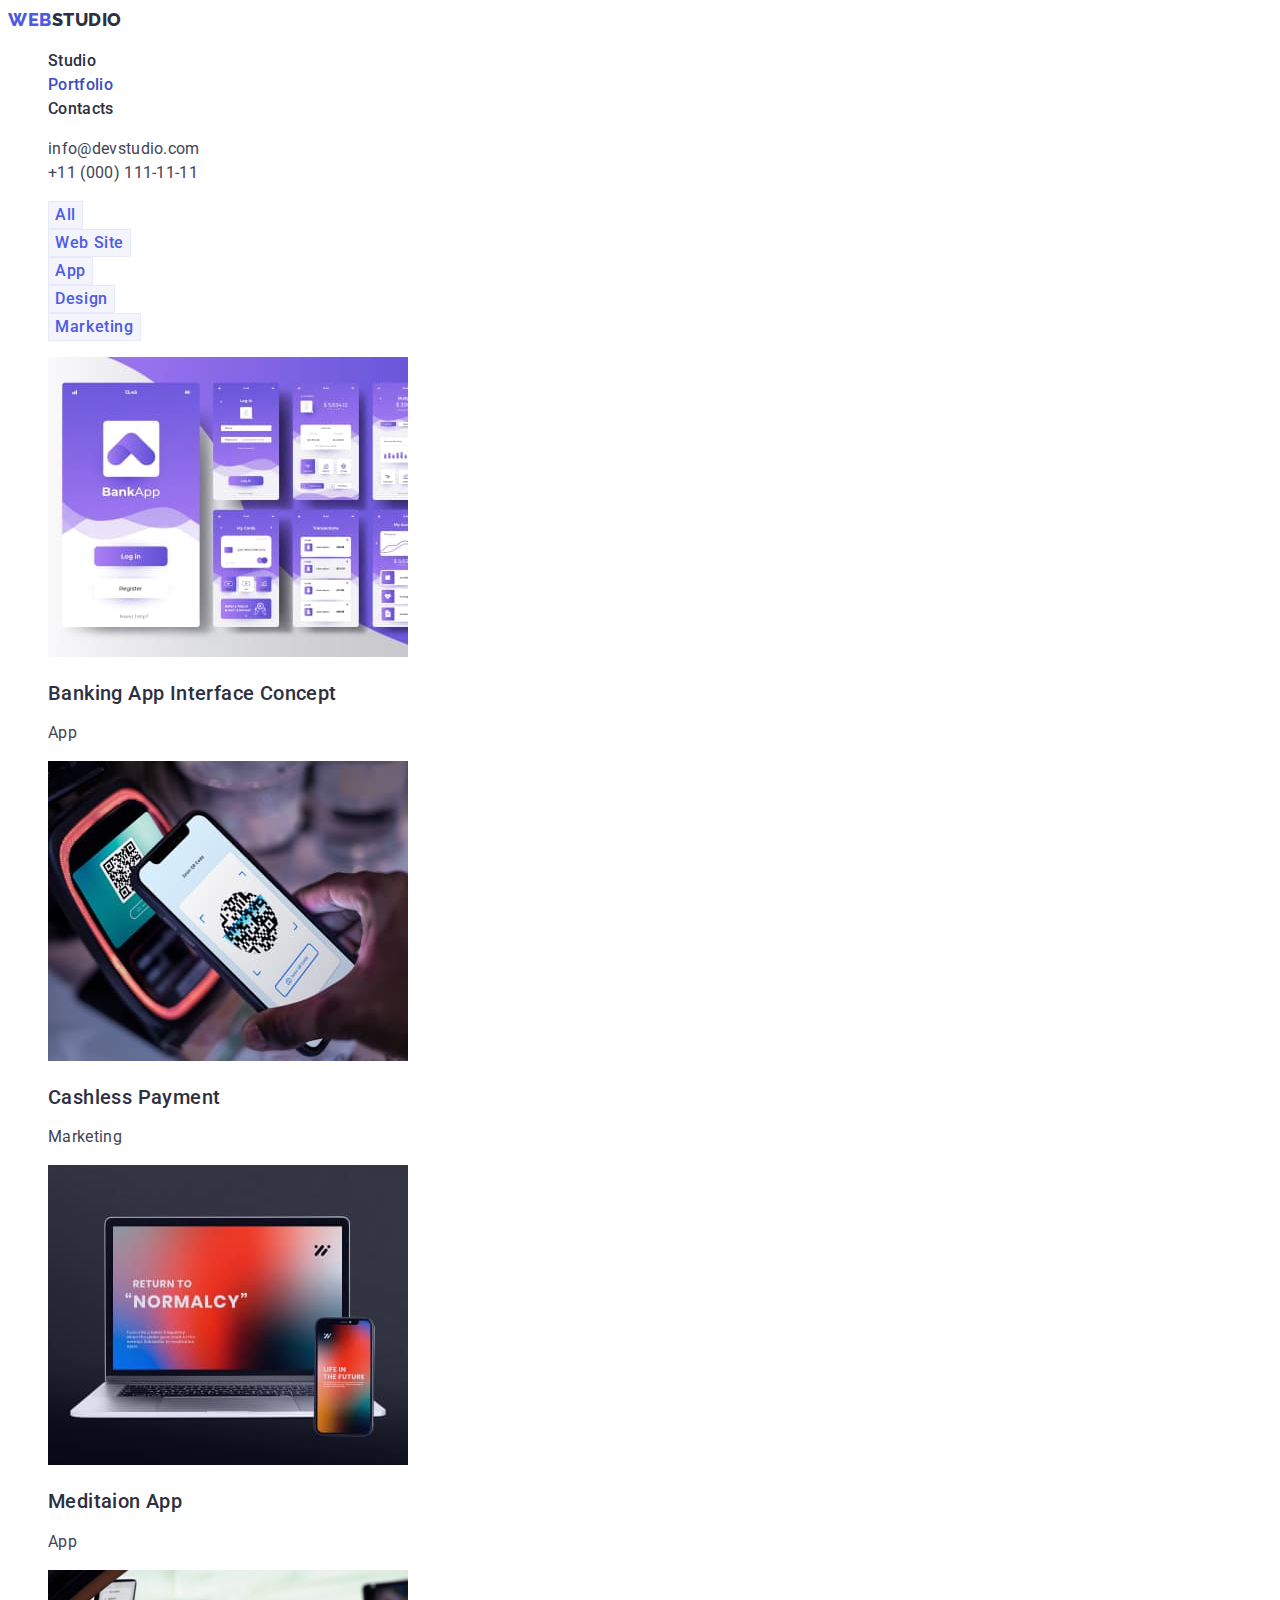
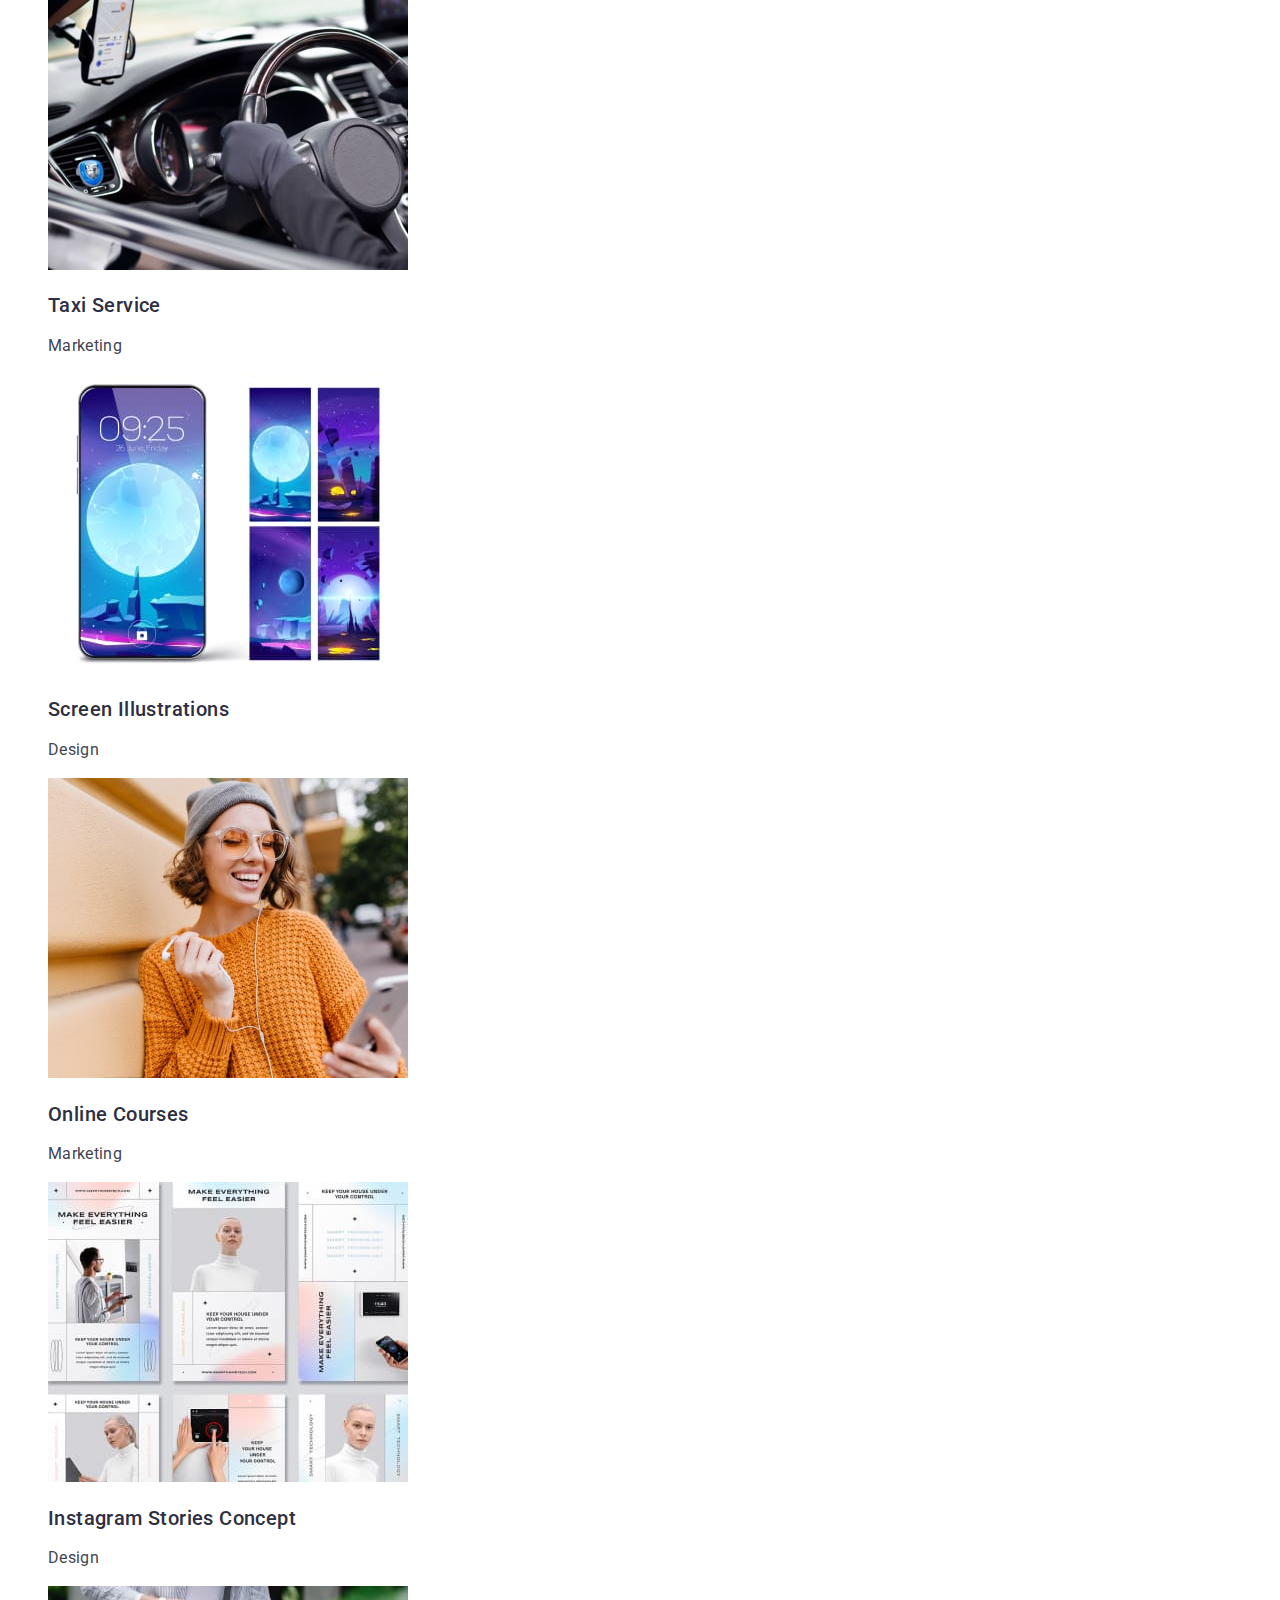
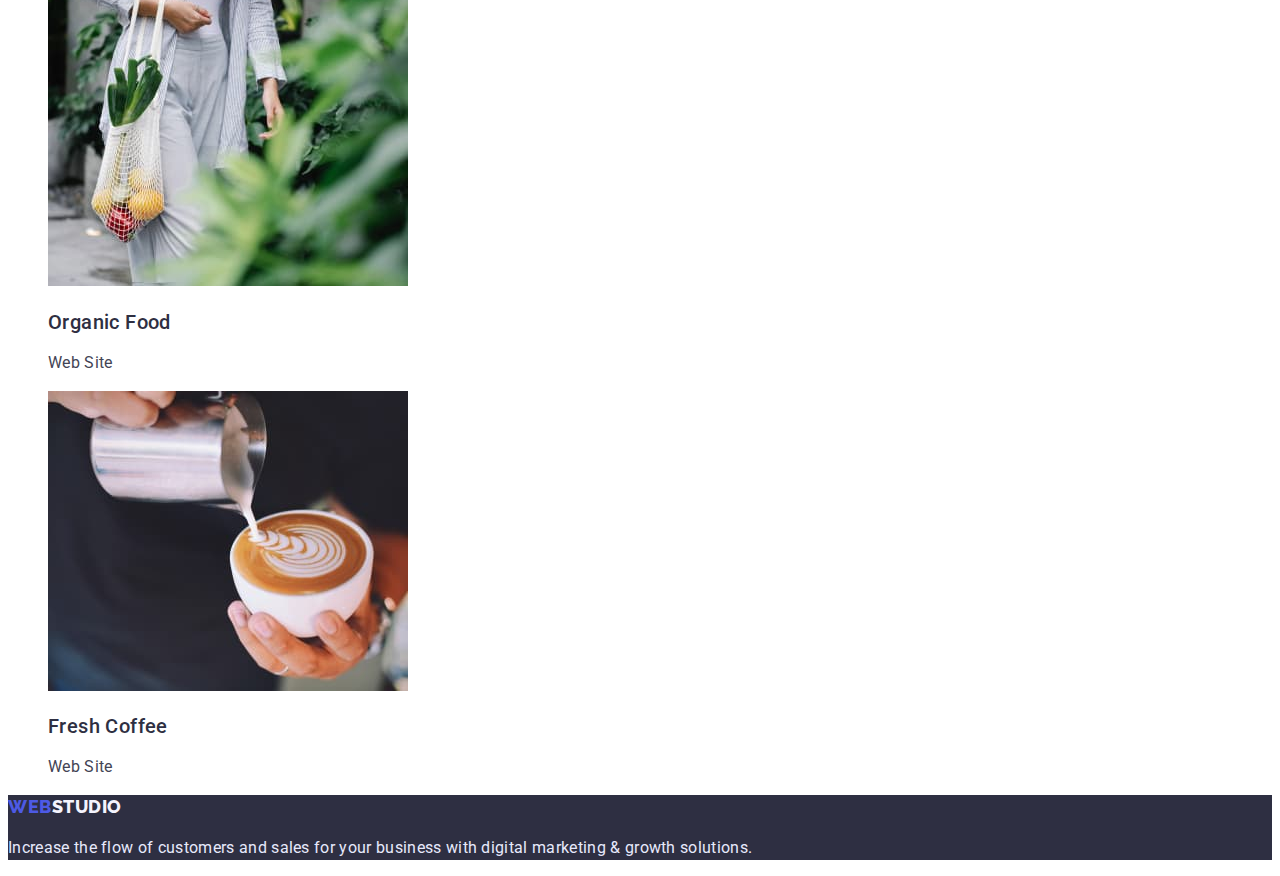
==== portfolio.html @ d4bc8648 "connected modern-normalize" ====
<!DOCTYPE html>
<html lang="en">
  <head>
    <meta charset="UTF-8" />
    <meta http-equiv="X-UA-Compatible" content="IE=edge" />
    <meta name="viewport" content="width=device-width, initial-scale=1.0" />
    <title>Portfolio</title>
    <link rel="preconnect" href="https://fonts.googleapis.com" />
    <link rel="preconnect" href="https://fonts.gstatic.com" crossorigin />
    <link
      href="https://fonts.googleapis.com/css2?family=Raleway:wght@800&family=Roboto:wght@400;500;700&display=swap"
      rel="stylesheet"
    />
    <link
      rel="stylesheet"
      href="node_modules/modern-normalize/modern-normalize.css"
    />
    <link rel="stylesheet" href="./css/styles.css" />
  </head>
  <body>
    <!-- the head of the page -->
    <header>
      <nav>
        <a class="logo underline" href="./index.html">
          <span class="accent">Web</span>Studio</a
        >
        <ul class="site-nav list">
          <li><a href="./index.html" class="link underline">Studio</a></li>
          <li>
            <a href="./portfolio.html" class="link current underline"
              >Portfolio</a
            >
          </li>
          <li><a href="" class="link underline">Contacts</a></li>
        </ul>
      </nav>
      <address>
        <ul class="adress-items list">
          <li>
            <a href="mailto:info@devstudio.com" class="link underline"
              >info@devstudio.com</a
            >
          </li>
          <li>
            <a href="tel:+110001111111" class="link underline"
              >+11 (000) 111-11-11</a
            >
          </li>
        </ul>
      </address>
    </header>
    <main>
      <!-- Saction Portfolio -->
      <section class="portfolio">
        <h1 class="visually-hidden">Portfolio</h1>
        <ul class="list button-filtr">
          <li><button type="button" class="filtr">All</button></li>
          <li><button type="button" class="filtr">Web Site</button></li>
          <li><button type="button" class="filtr">App</button></li>
          <li><button type="button" class="filtr">Design</button></li>
          <li><button type="button" class="filtr">Marketing</button></li>
        </ul>
        <ul class="list projects">
          <li>
            <a class="underline" href=""
              ><img
                src="./images/images-portfolio/img-card1.jpg"
                alt="software"
                width="360"
                height="300"
              />
              <h2 class="title">Banking App Interface Concept</h2>
              <p class="text">App</p>
            </a>
          </li>
          <li>
            <a class="underline" href=""
              ><img
                src="./images/images-portfolio/img-card2.jpg"
                alt="payment by mobile phone"
                width="360"
                height="300"
              />
              <h2 class="title">Cashless Payment</h2>
              <p class="text">Marketing</p>
            </a>
          </li>
          <li>
            <a class="underline" href=""
              ><img
                src="./images/images-portfolio/img-card3.jpg"
                alt="laptop and mobile phone screens"
                width="360"
                height="300"
              />
              <h2 class="title">Meditaion App</h2>
              <p class="text">App</p>
            </a>
          </li>
          <li>
            <a class="underline" href=""
              ><img
                src="./images/images-portfolio/img-card4.jpg"
                alt="control devices of a taxi car"
                width="360"
                height="300"
              />
              <h2 class="title">Taxi Service</h2>
              <p class="text">Marketing</p>
            </a>
          </li>
          <li>
            <a class="underline" href=""
              ><img
                src="./images/images-portfolio/img-card5.jpg"
                alt="wallpaper to mobile phone"
                width="360"
                height="300"
              />
              <h2 class="title">Screen Illustrations</h2>
              <p class="text">Design</p>
            </a>
          </li>
          <li>
            <a class="underline" href=""
              ><img
                src="./images/images-portfolio/img-card6.jpg"
                alt="the girl is holding a mobile phone"
                width="360"
                height="300"
              />
              <h2 class="title">Online Courses</h2>
              <p class="text">Marketing</p>
            </a>
          </li>
          <li>
            <a class="underline" href=""
              ><img
                src="./images/images-portfolio/img-card7.jpg"
                alt="Instagram pages"
                width="360"
                height="300"
              />
              <h2 class="title">Instagram Stories Concept</h2>
              <p class="text">Design</p>
            </a>
          </li>
          <li>
            <a class="underline" href=""
              ><img
                src="./images/images-portfolio/img-card8.jpg"
                alt="a woman is holding a bag of organik food"
                width="360"
                height="300"
              />
              <h2 class="title">Organic Food</h2>
              <p class="text">Web Site</p>
            </a>
          </li>
          <li>
            <a class="underline" href=""
              ><img
                src="./images/images-portfolio/img-card9.jpg"
                alt="cup of coffee in hand"
                width="360"
                height="300"
              />
              <h2 class="title">Fresh Coffee</h2>
              <p class="text">Web Site</p>
            </a>
          </li>
        </ul>
      </section>
    </main>
    <!-- footer -->
    <footer class="footer">
      <a class="logo underline" href="./index.html">
        <span class="accent">Web</span>Studio</a
      >
      <p class="text">
        Increase the flow of customers and sales for your business with digital
        marketing & growth solutions.
      </p>
    </footer>
  </body>
</html>
---- css/styles.css ----
/* --------------------------Utility--------------------------- */
:root {
  --page-background-color: #ffffff;
  --body-text-color: #434455;
  --title-section-color: #2e2f42;
  --primary-brand-color: #4d5ae5;
  --pressed-state-color: #404bbf;
  --light-mode-color: #f4f4fd;
  --accent-botton-color: #e7e9fc;
}
body {
  background-color: var(--page-background-color);
  color: var(--body-text-color);
  font-family: 'Roboto', 'sans-serif';
  font-size: 16px;
  line-height: 1.5;
  letter-spacing: 0.02em;
}
.visually-hidden {
  position: absolute;
  width: 1px;
  height: 1px;
  margin: -1px;
  border: 0;
  padding: 0;

  white-space: nowrap;
  clip-path: inset(100%);
  clip: rect(0 0 0 0);
  overflow: hidden;
}
.list {
  list-style: none;
}
.underline {
  text-decoration: none;
}
.accent {
  color: var(--primary-brand-color);
}
.title {
  font-weight: 500;
  font-size: 20px;
  line-height: 1.2;
  letter-spacing: 0.02em;
  color: var(--title-section-color);
}
/* ---------------- The head of the page--------------- */
.logo {
  font-family: 'Raleway', 'sans-serif';
  font-weight: 800;
  font-size: 18px;
  line-height: 1.33;
  letter-spacing: 0.03em;
  text-transform: uppercase;
  color: var(--title-section-color);
}
.site-nav .link {
  font-weight: 500;
  font-size: 16px;
  color: var(--title-section-color);
}
.adress-items .link {
  font-style: normal;
  color: var(--body-text-color);
}
.link:hover,
.link:focus {
  color: var(--pressed-state-color);
}
.link.current {
  color: var(--pressed-state-color);
}
/*------------------ Hero section-------------------------*/
.hero {
  background-color: var(--title-section-color);
}
.hero-title {
  font-size: 56px;
  line-height: 1.07;
  text-align: center;
  color: var(--page-background-color);
  letter-spacing: 0.02em;
}
.button-hero {
  font-family: inherit;
  font-size: 16px;
  line-height: 1.2;
  font-weight: 500;
  color: var(--page-background-color);
  background-color: var(--primary-brand-color);
  letter-spacing: 0.04em;
  border: none;
  cursor: pointer;
}
.button-hero:hover,
.button-hero:focus {
  background-color: var(--pressed-state-color);
}
/*-------------------- Section advantages--------------------- */
.advantages .title {
  letter-spacing: 0.02em;
  color: var(--title-section-color);
}
/*----------------------Section activities----Section our team------------------ */
.section-title {
  font-size: 36px;
  line-height: 1.11;
  text-align: center;
  letter-spacing: 0.02em;
  text-transform: capitalize;
  color: var(--title-section-color);
}
/*-------------------------------- Section our team ------------------------------------*/
.section-team {
  background-color: var(--light-mode-color);
}
.cards {
  background-color: var(--page-background-color);
}
.section-team .title {
  text-align: center;
}
.section-team .text {
  text-align: center;
}
/*-------------------------------------- Saction Portfolio ---------------------------------- */
.button-filtr .filtr {
  font-family: inherit;
  font-weight: 500;
  font-size: 16px;
  line-height: 1.5;
  display: flex;
  text-align: center;
  letter-spacing: 0.04em;
  color: var(--primary-brand-color);
  border: 1px solid var(--accent-botton-color);
  cursor: pointer;
  background-color: var(--light-mode-color);
}
.filtr:hover,
.filtr:focus {
  color: var(--page-background-color);
  background-color: var(--pressed-state-color);
  border-color: transparent;
}
.projects .text {
  color: var(--body-text-color);
}
/*--------------------------- Footer------------------------------ */
.footer .logo {
  color: var(--light-mode-color);
}
.footer .text {
  color: var(--accent-botton-color);
}
.footer {
  background-color: var(--title-section-color);
}
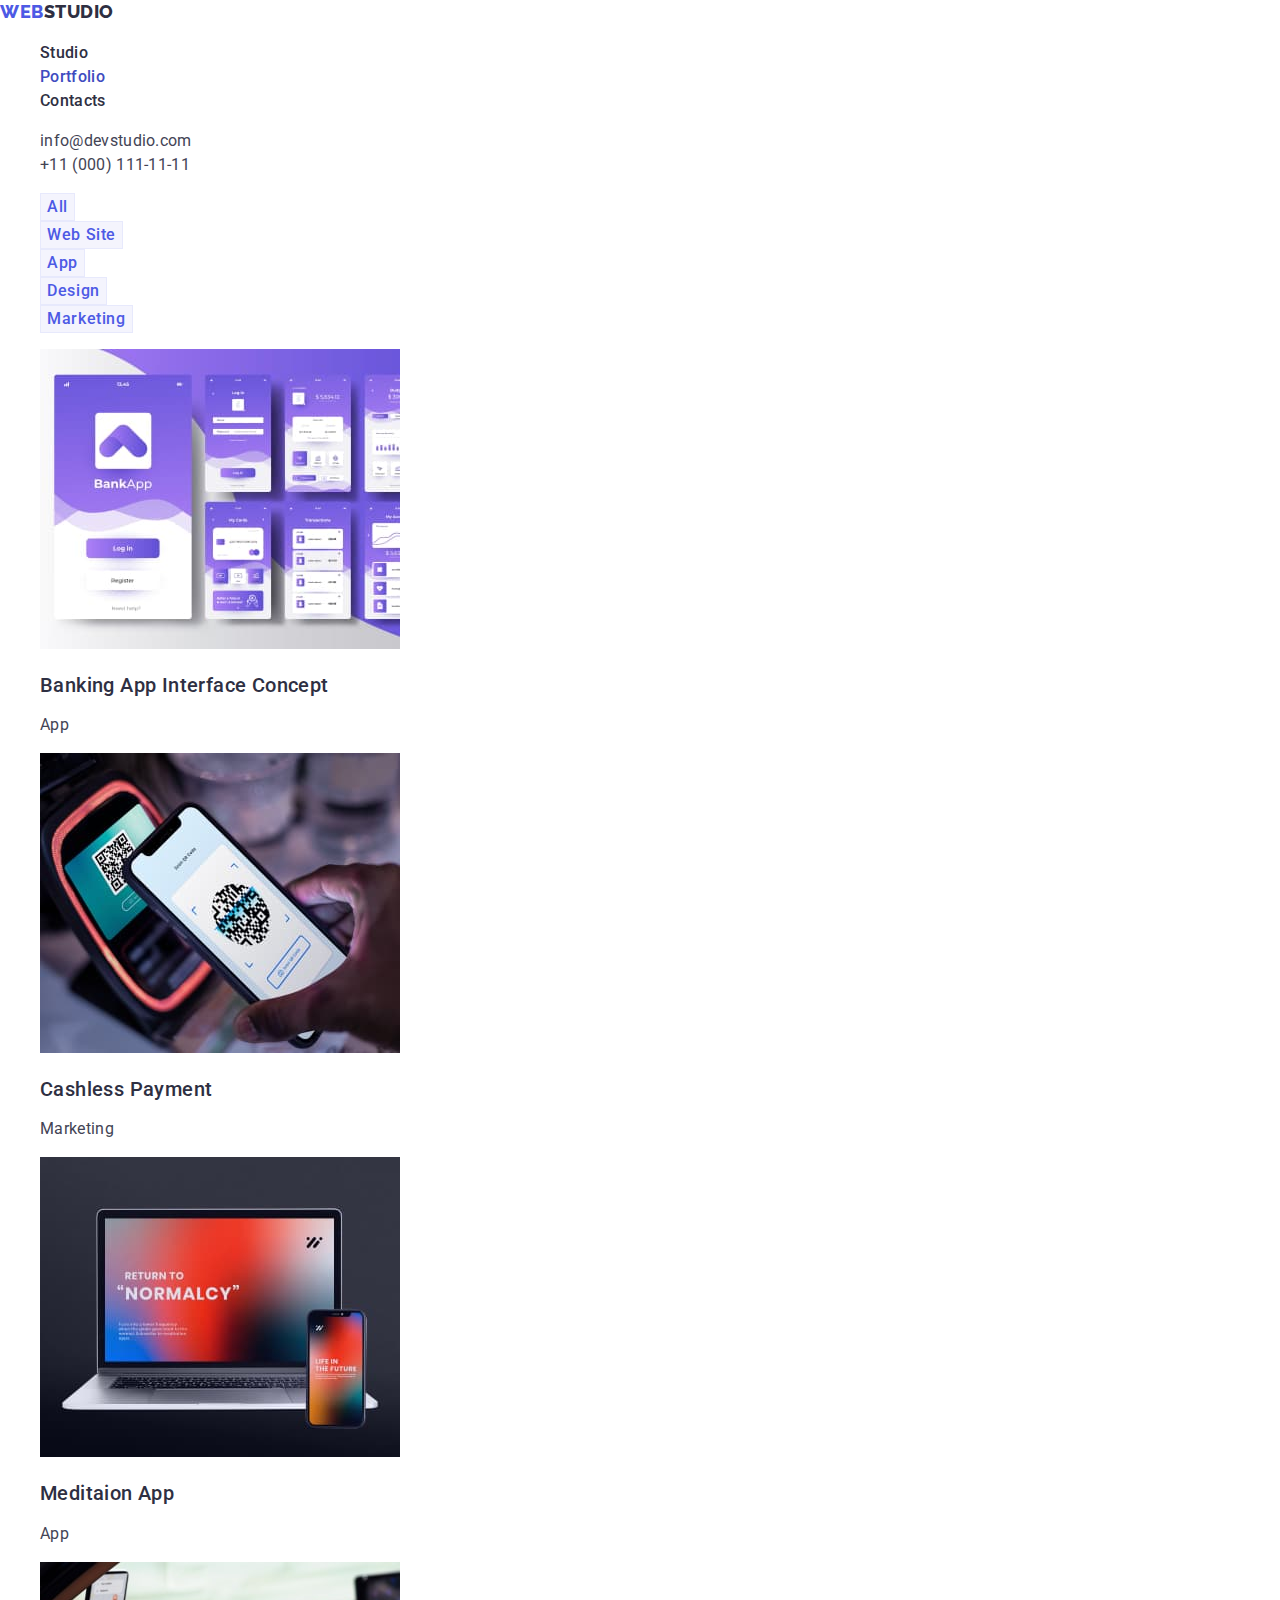
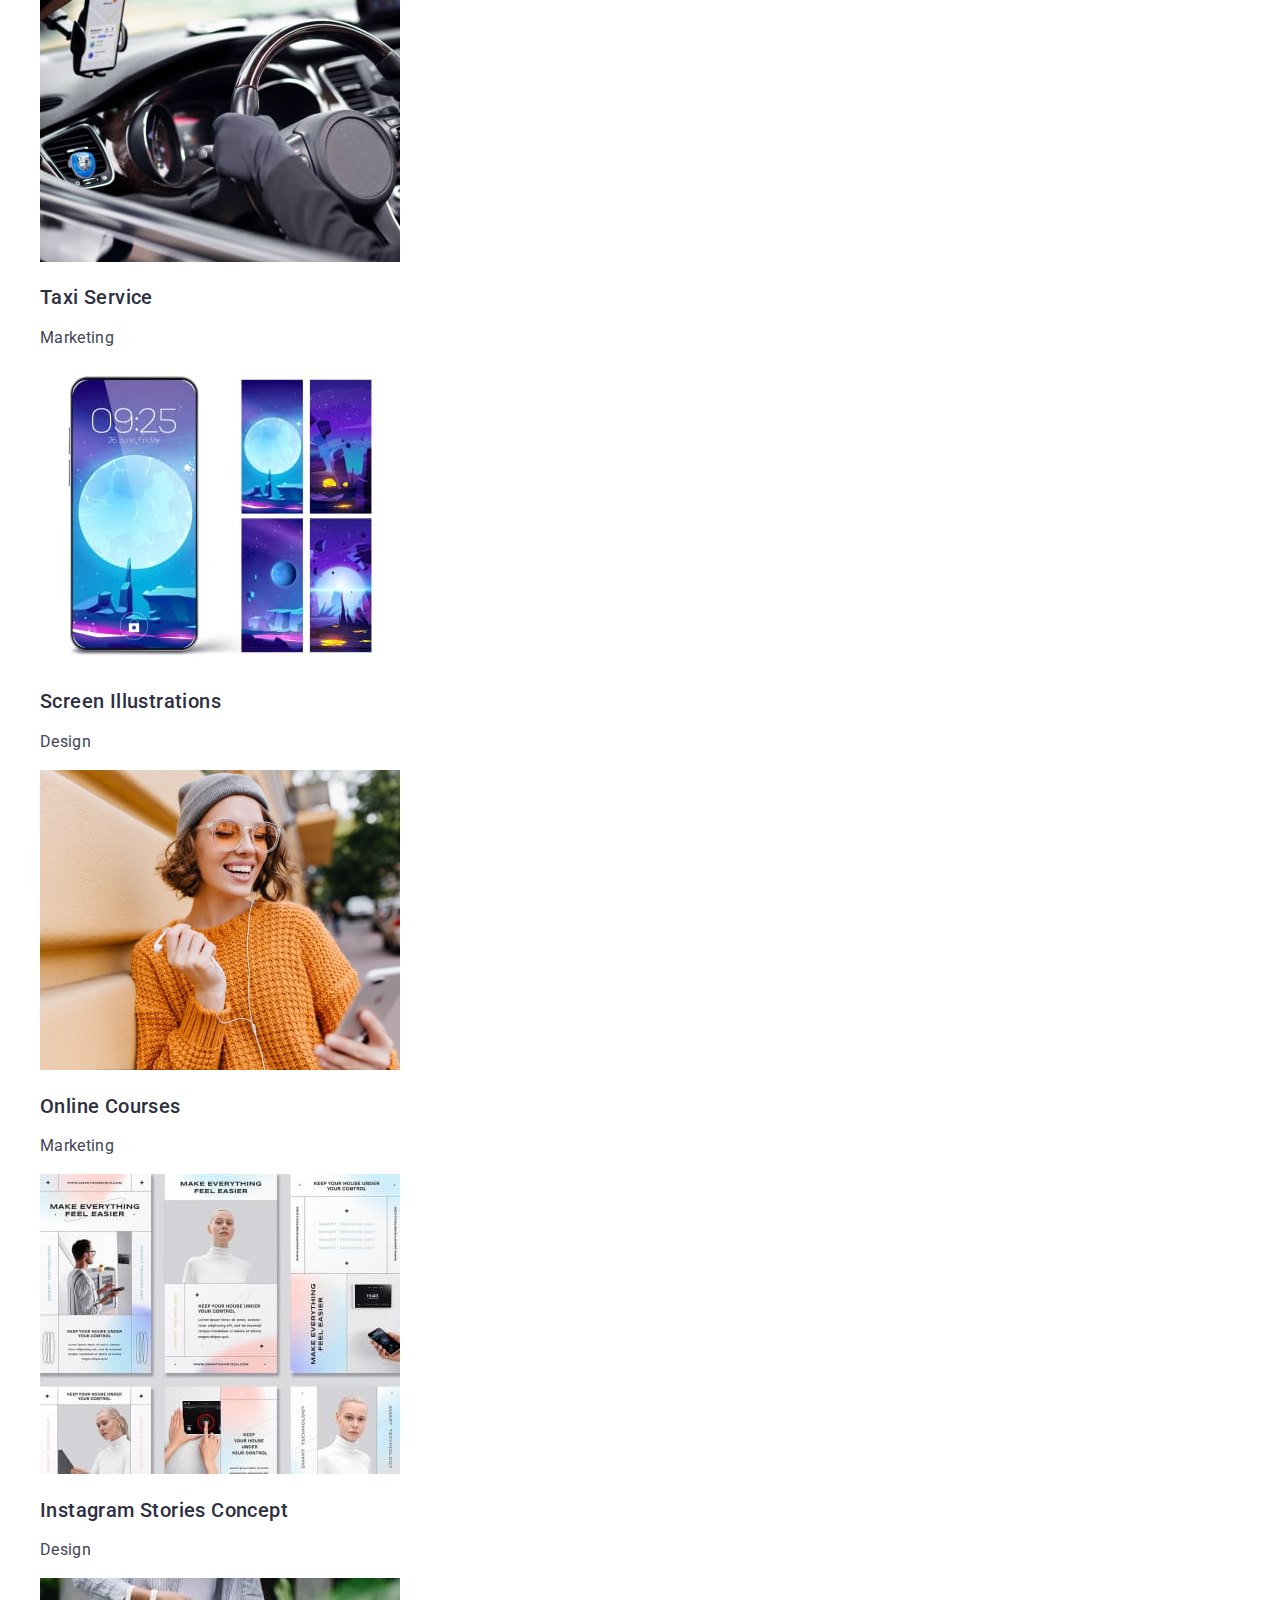
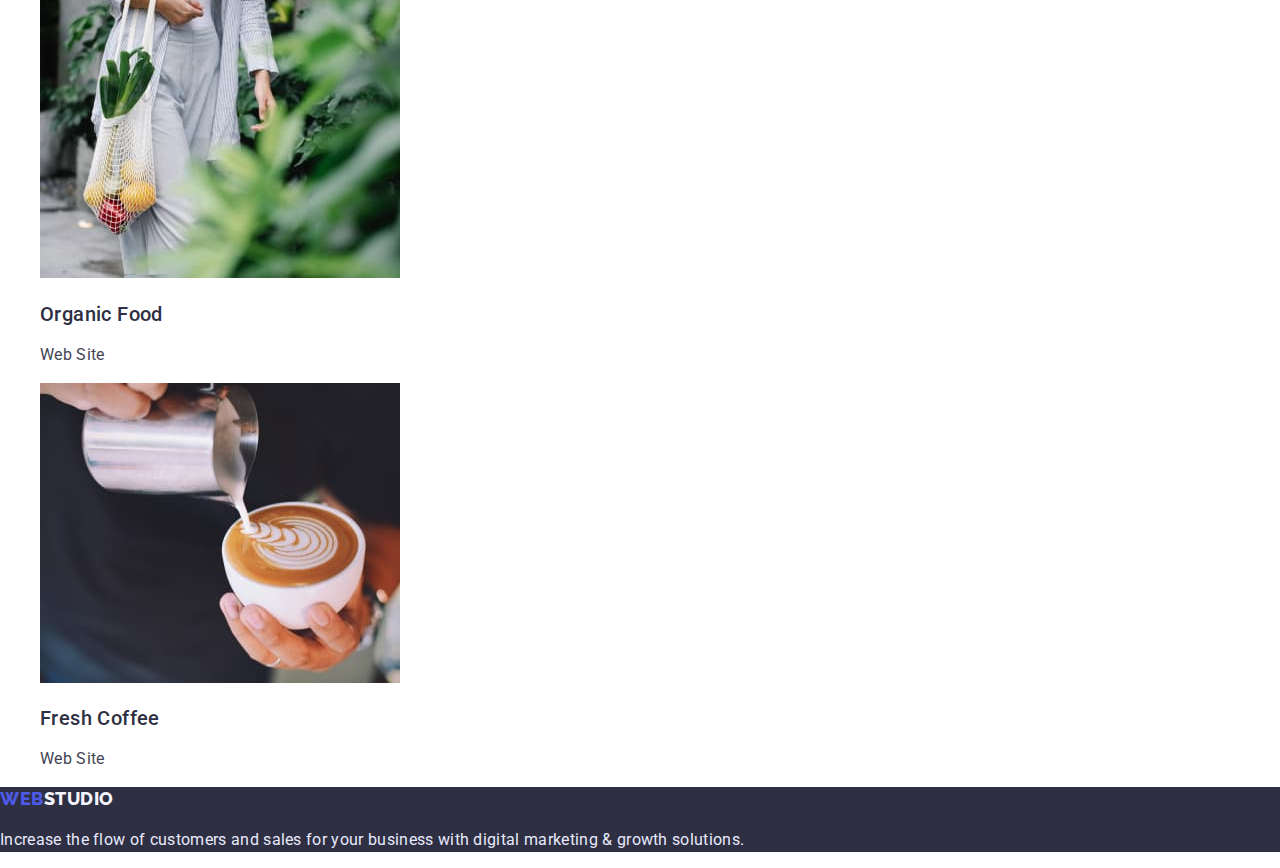
==== commit f5ced1ac: "modern-normalize errors have been fixed" ====
--- a/portfolio.html
+++ b/portfolio.html
@@ -13,7 +13,7 @@
     />
     <link
       rel="stylesheet"
-      href="node_modules/modern-normalize/modern-normalize.css"
+      href="https://cdnjs.cloudflare.com/ajax/libs/modern-normalize/1.1.0/modern-normalize.min.css"
     />
     <link rel="stylesheet" href="./css/styles.css" />
   </head>
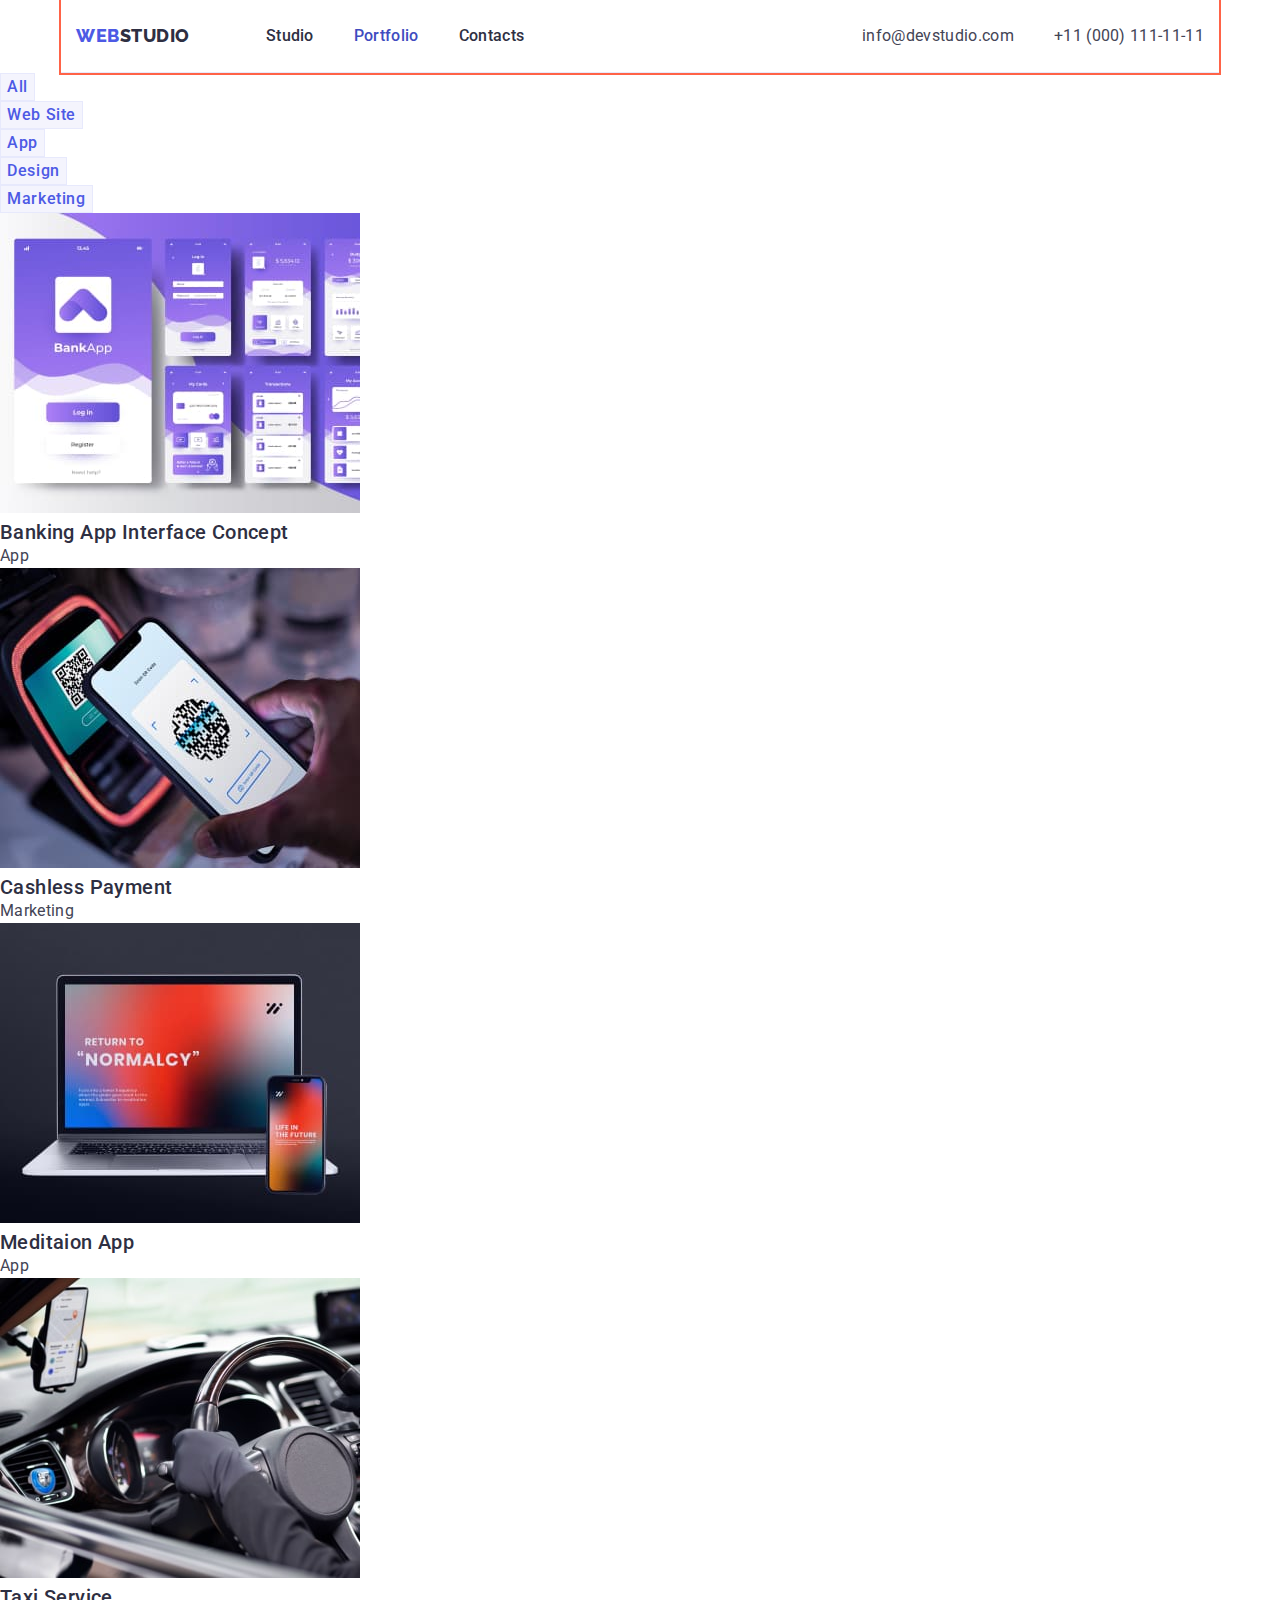
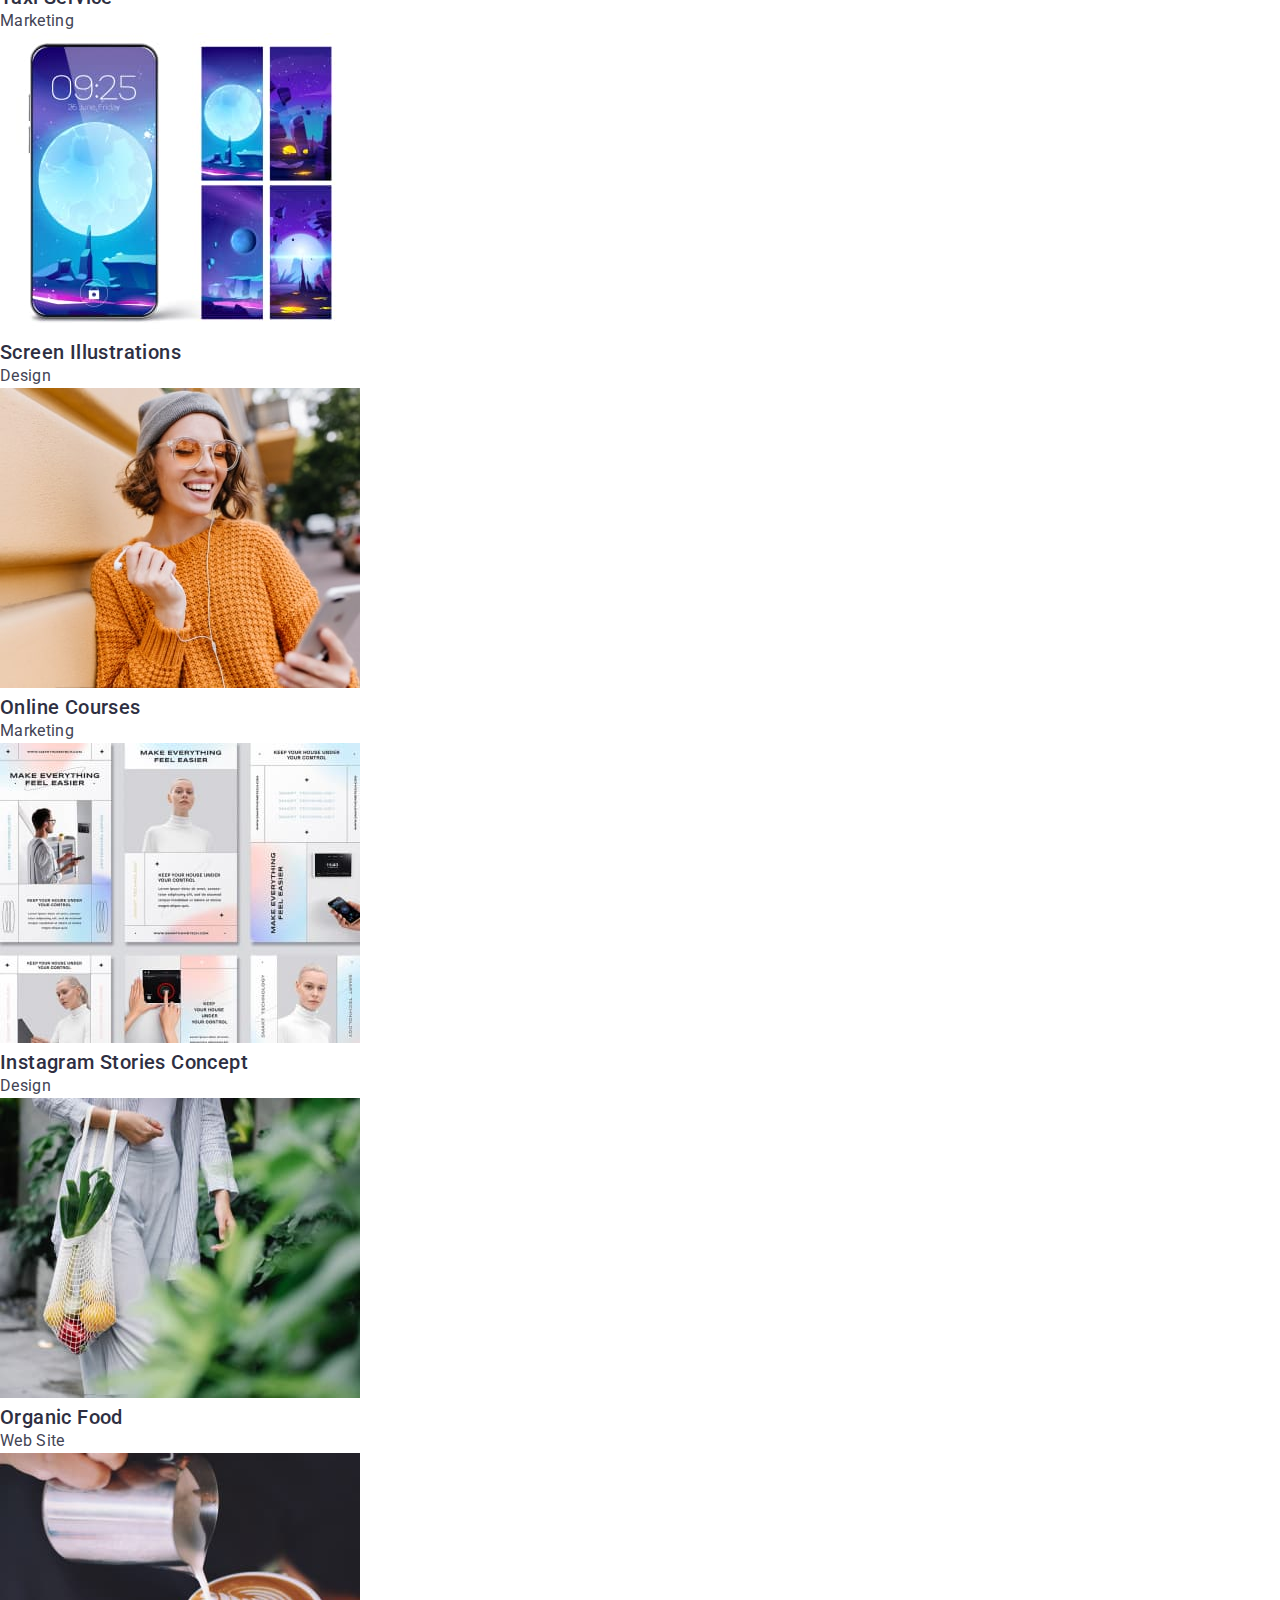
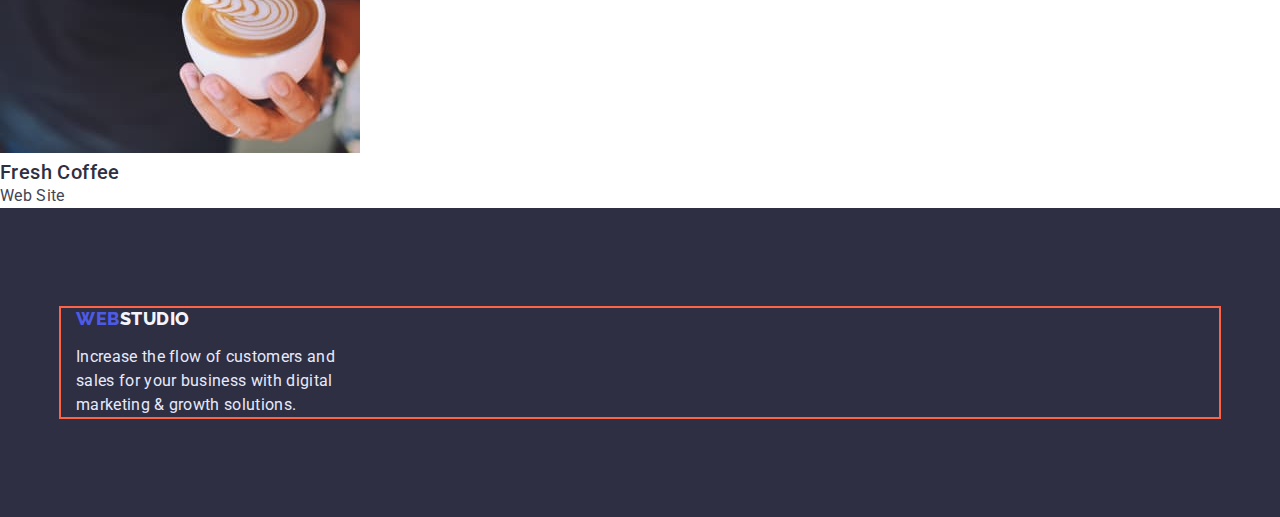
==== commit 93d70395: "the  footer and header are copied to the portfolio" ====
--- a/portfolio.html
+++ b/portfolio.html
@@ -20,34 +20,38 @@
   <body>
     <!-- the head of the page -->
     <header>
-      <nav>
-        <a class="logo underline" href="./index.html">
-          <span class="accent">Web</span>Studio</a
-        >
-        <ul class="site-nav list">
-          <li><a href="./index.html" class="link underline">Studio</a></li>
-          <li>
-            <a href="./portfolio.html" class="link current underline"
-              >Portfolio</a
-            >
-          </li>
-          <li><a href="" class="link underline">Contacts</a></li>
-        </ul>
-      </nav>
-      <address>
-        <ul class="adress-items list">
-          <li>
-            <a href="mailto:info@devstudio.com" class="link underline"
-              >info@devstudio.com</a
-            >
-          </li>
-          <li>
-            <a href="tel:+110001111111" class="link underline"
-              >+11 (000) 111-11-11</a
-            >
-          </li>
-        </ul>
-      </address>
+      <div class="container rows">
+        <nav class="naw-row">
+          <a class="logo underline" href="./index.html">
+            <span class="accent">Web</span>Studio</a
+          >
+          <ul class="site-nav list">
+            <li class="item">
+              <a href="./index.html" class="link underline">Studio</a>
+            </li>
+            <li class="item">
+              <a href="./portfolio.html" class="link current underline"
+                >Portfolio</a
+              >
+            </li>
+            <li class="item"><a href="" class="link underline">Contacts</a></li>
+          </ul>
+        </nav>
+        <address class="address">
+          <ul class="address-items list">
+            <li class="item">
+              <a href="mailto:info@devstudio.com" class="link underline"
+                >info@devstudio.com</a
+              >
+            </li>
+            <li class="item">
+              <a href="tel:+110001111111" class="link underline"
+                >+11 (000) 111-11-11</a
+              >
+            </li>
+          </ul>
+        </address>
+      </div>
     </header>
     <main>
       <!-- Saction Portfolio -->
@@ -174,13 +178,15 @@
     </main>
     <!-- footer -->
     <footer class="footer">
-      <a class="logo underline" href="./index.html">
-        <span class="accent">Web</span>Studio</a
-      >
-      <p class="text">
-        Increase the flow of customers and sales for your business with digital
-        marketing & growth solutions.
-      </p>
+      <div class="container aside">
+        <a class="logo underline" href="./index.html">
+          <span class="accent">Web</span>Studio</a
+        >
+        <p class="text">
+          Increase the flow of customers and sales for your business with
+          digital marketing & growth solutions.
+        </p>
+      </div>
     </footer>
   </body>
 </html>
--- a/css/styles.css
+++ b/css/styles.css
@@ -8,6 +8,29 @@
   --light-mode-color: #f4f4fd;
   --accent-botton-color: #e7e9fc;
 }
+.container {
+  width: 1158px;
+  padding-left: 15px;
+  padding-right: 15px;
+  margin-right: auto;
+  margin-left: auto;
+
+  outline: 2px solid tomato;
+}
+
+h1,
+h2,
+h3,
+h4,
+h5,
+h6,
+p,
+ul {
+  margin-top: 0;
+  margin-bottom: 0;
+  padding-left: 0;
+}
+
 body {
   background-color: var(--page-background-color);
   color: var(--body-text-color);
@@ -45,8 +68,24 @@
   letter-spacing: 0.02em;
   color: var(--title-section-color);
 }
+.section {
+  padding-top: 120px;
+  padding-bottom: 120px;
+}
 /* ---------------- The head of the page--------------- */
+.rows,
+.naw-row {
+  display: flex;
+}
+.rows {
+  border-bottom: 1px solid var(--accent-botton-color);
+}
 .logo {
+  margin-right: 76px;
+  display: block;
+  padding-top: 24px;
+  padding-bottom: 24px;
+
   font-family: 'Raleway', 'sans-serif';
   font-weight: 800;
   font-size: 18px;
@@ -55,12 +94,26 @@
   text-transform: uppercase;
   color: var(--title-section-color);
 }
+.site-nav {
+  display: flex;
+}
 .site-nav .link {
-  font-weight: 500;
-  font-size: 16px;
-  color: var(--title-section-color);
-}
-.adress-items .link {
+  display: block;
+  padding-top: 24px;
+  padding-bottom: 24px;
+
+  font-weight: 500;
+  font-size: 16px;
+  color: var(--title-section-color);
+}
+.site-nav .item:not(:last-child) {
+  margin-right: 40px;
+}
+.address-items .link {
+  display: block;
+  padding-top: 24px;
+  padding-bottom: 24px;
+
   font-style: normal;
   color: var(--body-text-color);
 }
@@ -71,36 +124,69 @@
 .link.current {
   color: var(--pressed-state-color);
 }
+.address-items {
+  display: flex;
+}
+.address-items .item:not(:last-child) {
+  margin-right: 40px;
+}
+.address {
+  margin-left: auto;
+}
 /*------------------ Hero section-------------------------*/
 .hero {
   background-color: var(--title-section-color);
+  text-align: center;
 }
 .hero-title {
+  width: 496px;
+  margin-left: auto;
+  margin-right: auto;
+  margin-bottom: 48px;
+
   font-size: 56px;
   line-height: 1.07;
-  text-align: center;
   color: var(--page-background-color);
   letter-spacing: 0.02em;
 }
 .button-hero {
+  align-items: center;
+  padding: 16px 32px;
+
   font-family: inherit;
   font-size: 16px;
-  line-height: 1.2;
+  line-height: 1.5;
   font-weight: 500;
   color: var(--page-background-color);
   background-color: var(--primary-brand-color);
   letter-spacing: 0.04em;
+
   border: none;
   cursor: pointer;
+  border-radius: 4px;
 }
 .button-hero:hover,
 .button-hero:focus {
   background-color: var(--pressed-state-color);
 }
+.dark-bg {
+  padding: 188px 0;
+}
 /*-------------------- Section advantages--------------------- */
+.advantages {
+  padding-top: 120px;
+}
 .advantages .title {
   letter-spacing: 0.02em;
   color: var(--title-section-color);
+  margin-bottom: 8px;
+}
+.string {
+  display: flex;
+  justify-content: space-between;
+}
+.string .item {
+  width: 264px;
 }
 /*----------------------Section activities----Section our team------------------ */
 .section-title {
@@ -110,21 +196,41 @@
   letter-spacing: 0.02em;
   text-transform: capitalize;
   color: var(--title-section-color);
-}
-/*-------------------------------- Section our team ------------------------------------*/
+  margin-bottom: 72px;
+}
+.series {
+  display: flex;
+  justify-content: space-between;
+}
+.item-image {
+  display: block;
+}
+/*----------------------------- Section our team ------------------------------------*/
 .section-team {
   background-color: var(--light-mode-color);
 }
 .cards {
   background-color: var(--page-background-color);
+  box-shadow: 0px 1px 6px rgba(46, 47, 66, 0.08),
+    0px 1px 1px rgba(46, 47, 66, 0.16), 0px 2px 1px rgba(46, 47, 66, 0.08);
+  border-radius: 0px 0px 4px 4px;
+}
+.card-img {
+  display: block;
+  margin-bottom: 32px;
 }
 .section-team .title {
-  text-align: center;
+  margin-bottom: 8px;
 }
 .section-team .text {
-  text-align: center;
-}
-/*-------------------------------------- Saction Portfolio ---------------------------------- */
+  padding-bottom: 32px;
+}
+.team {
+  display: flex;
+  text-align: center;
+  justify-content: space-between;
+}
+/*----------------------------- Saction Portfolio ---------------------------------- */
 .button-filtr .filtr {
   font-family: inherit;
   font-weight: 500;
@@ -148,11 +254,20 @@
   color: var(--body-text-color);
 }
 /*--------------------------- Footer------------------------------ */
+.footer {
+  padding-top: 100px;
+  padding-bottom: 100px;
+}
 .footer .logo {
   color: var(--light-mode-color);
+  margin-bottom: 16px;
+  line-height: 1.17;
+  padding: 0;
+  width: 264px;
 }
 .footer .text {
   color: var(--accent-botton-color);
+  width: 264px;
 }
 .footer {
   background-color: var(--title-section-color);
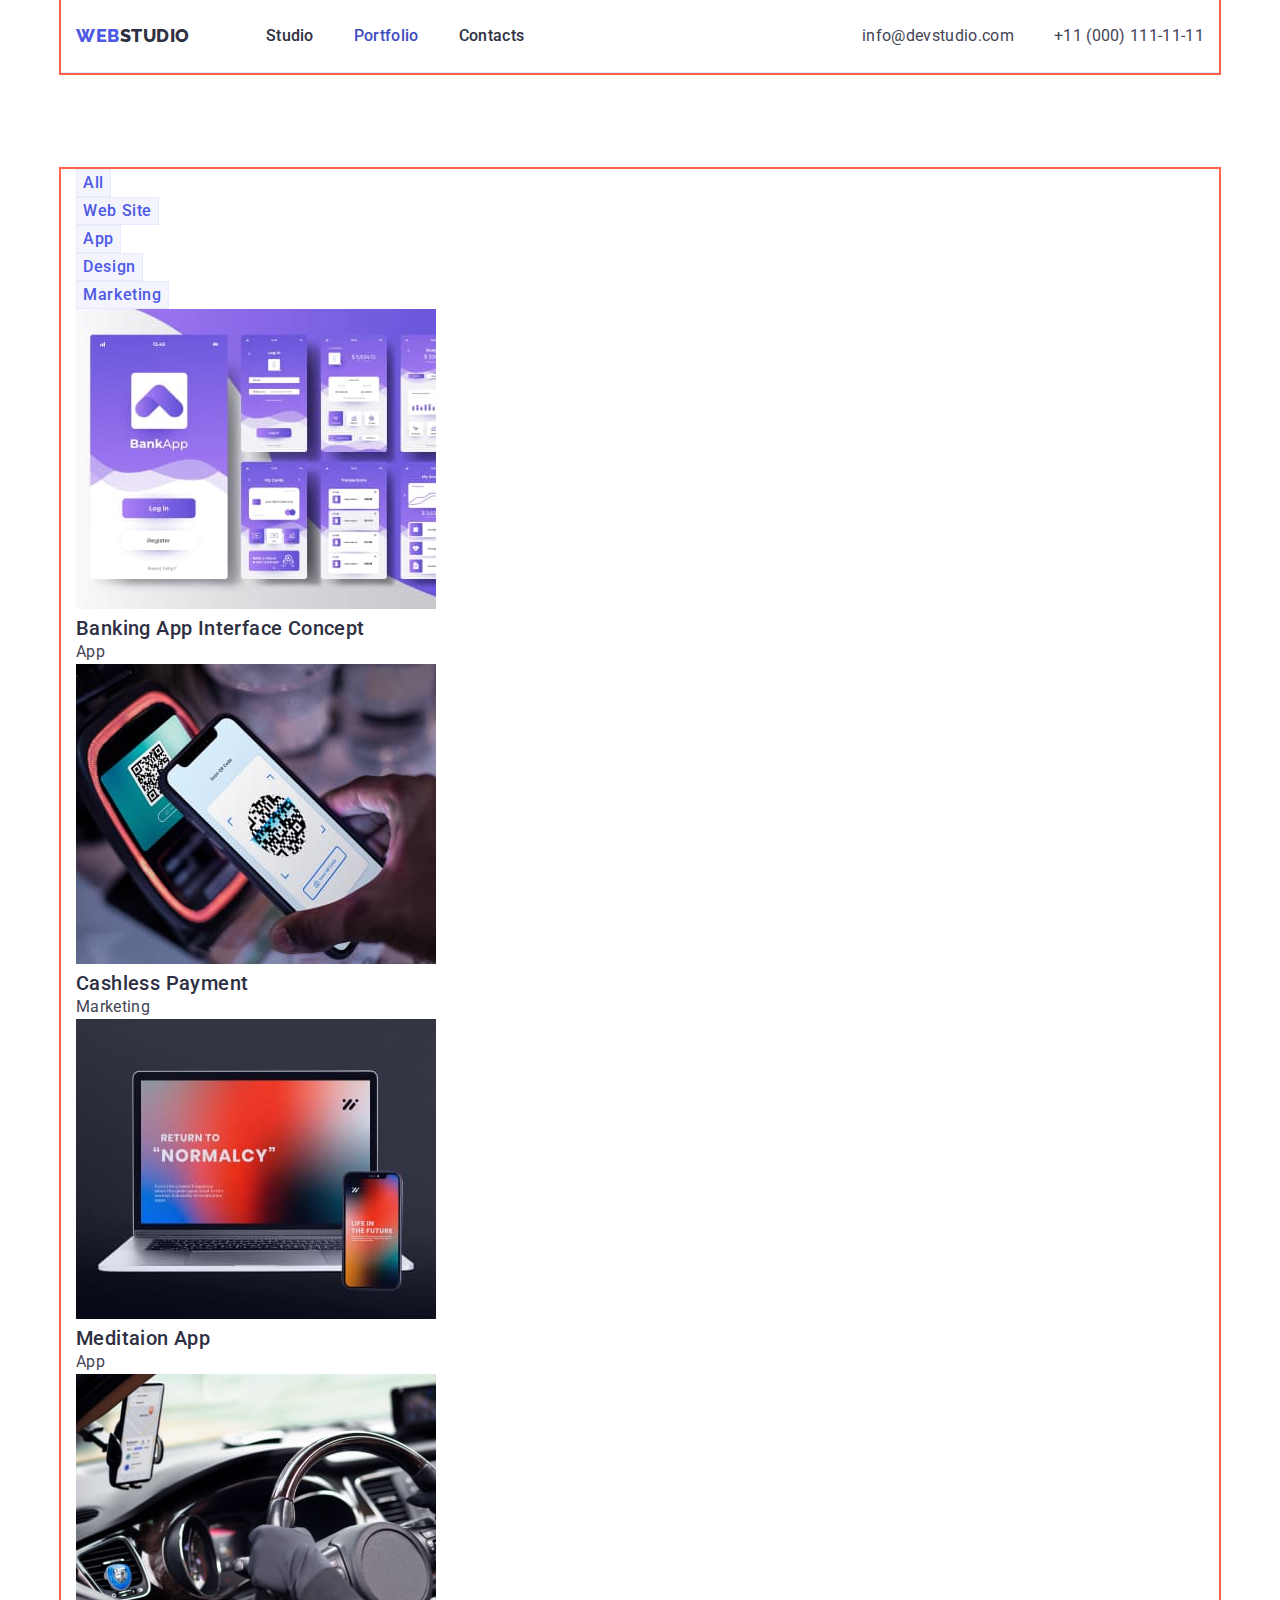
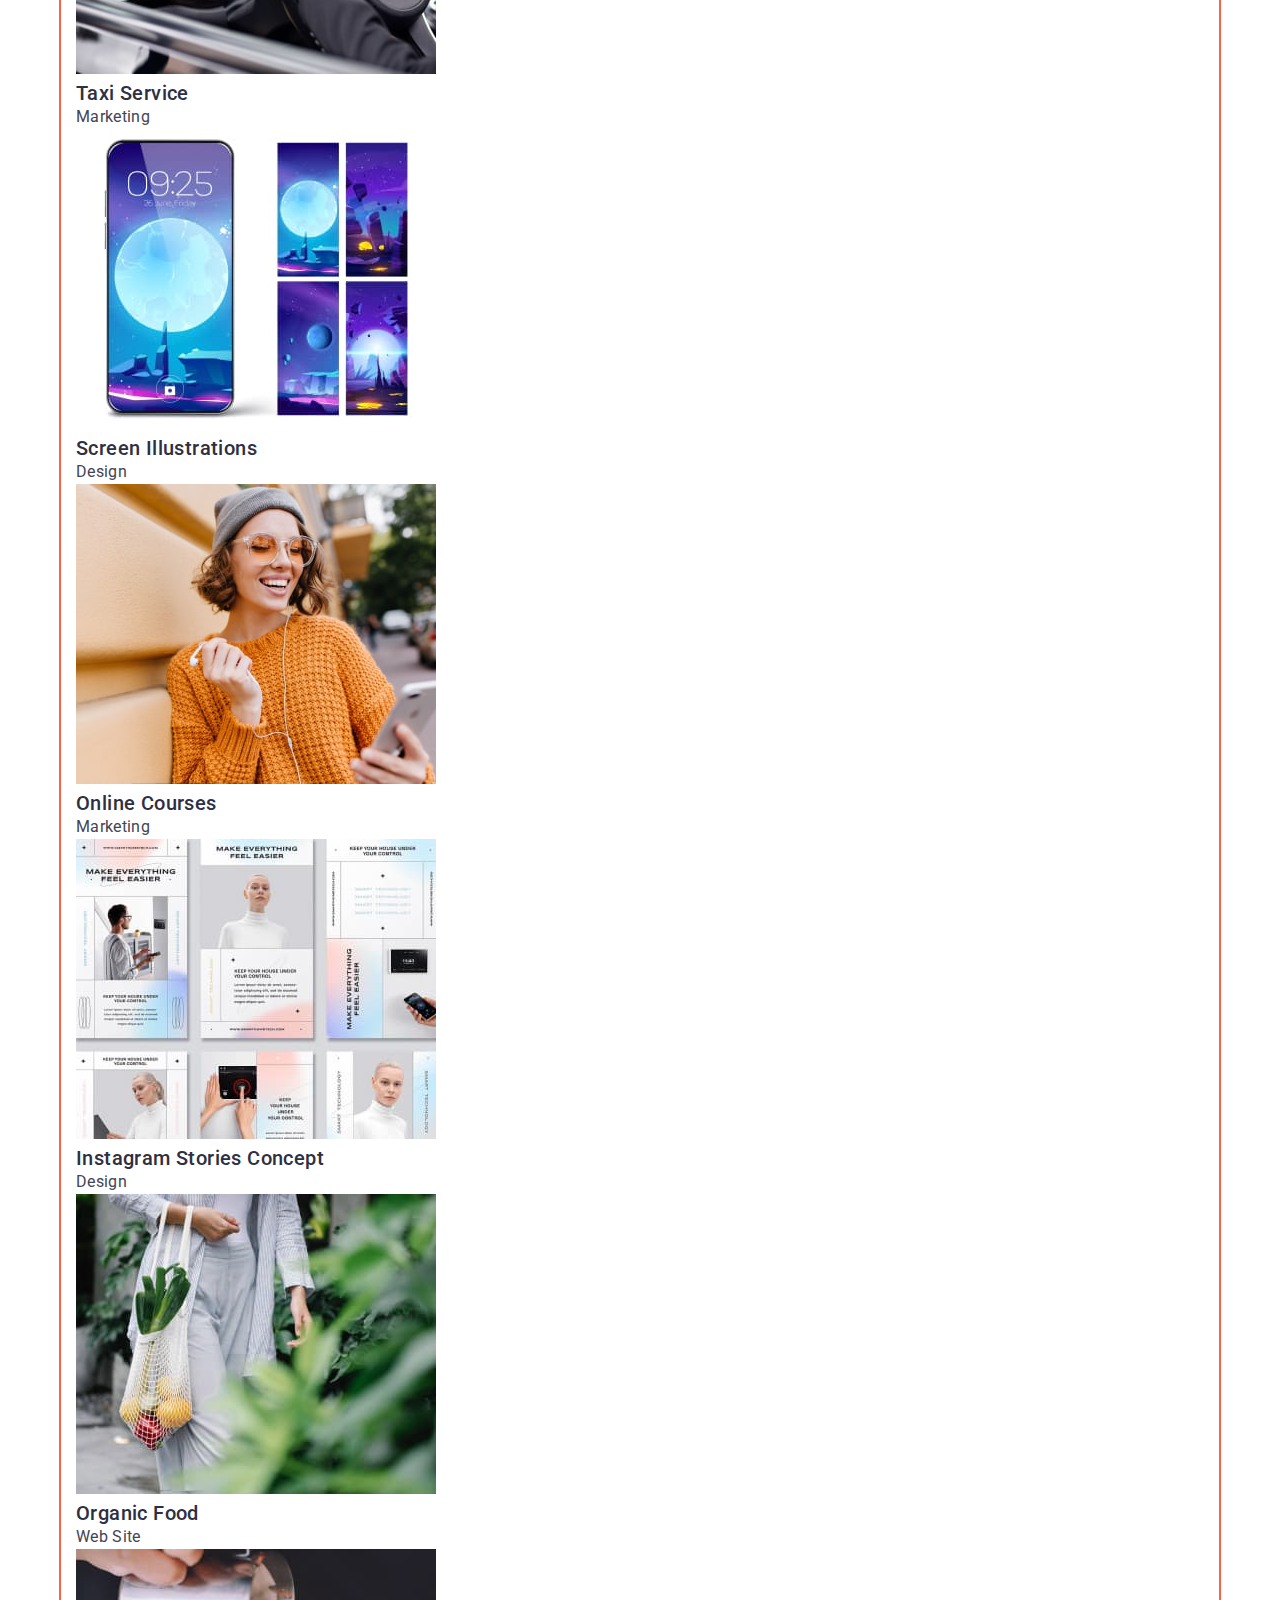
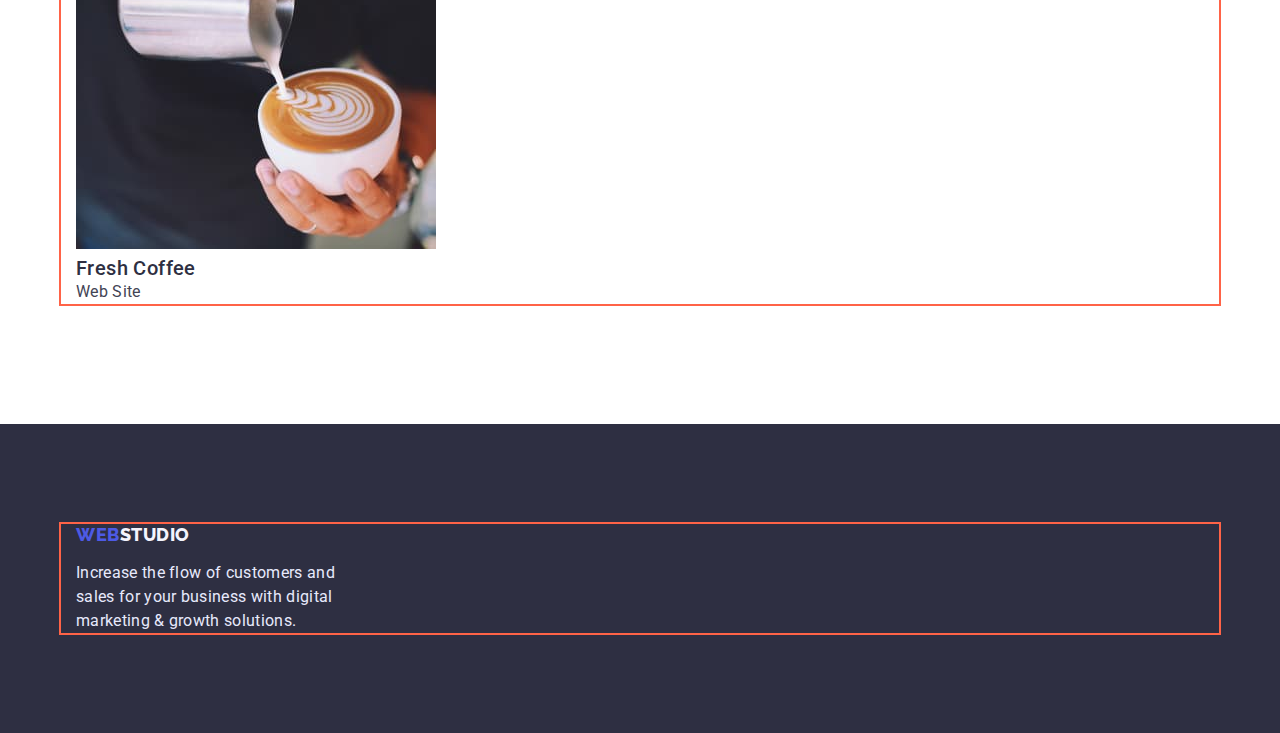
==== commit a1e3830b: "added the container to the portfolio" ====
--- a/portfolio.html
+++ b/portfolio.html
@@ -56,124 +56,126 @@
     <main>
       <!-- Saction Portfolio -->
       <section class="portfolio">
-        <h1 class="visually-hidden">Portfolio</h1>
-        <ul class="list button-filtr">
-          <li><button type="button" class="filtr">All</button></li>
-          <li><button type="button" class="filtr">Web Site</button></li>
-          <li><button type="button" class="filtr">App</button></li>
-          <li><button type="button" class="filtr">Design</button></li>
-          <li><button type="button" class="filtr">Marketing</button></li>
-        </ul>
-        <ul class="list projects">
-          <li>
-            <a class="underline" href=""
-              ><img
-                src="./images/images-portfolio/img-card1.jpg"
-                alt="software"
-                width="360"
-                height="300"
-              />
-              <h2 class="title">Banking App Interface Concept</h2>
-              <p class="text">App</p>
-            </a>
-          </li>
-          <li>
-            <a class="underline" href=""
-              ><img
-                src="./images/images-portfolio/img-card2.jpg"
-                alt="payment by mobile phone"
-                width="360"
-                height="300"
-              />
-              <h2 class="title">Cashless Payment</h2>
-              <p class="text">Marketing</p>
-            </a>
-          </li>
-          <li>
-            <a class="underline" href=""
-              ><img
-                src="./images/images-portfolio/img-card3.jpg"
-                alt="laptop and mobile phone screens"
-                width="360"
-                height="300"
-              />
-              <h2 class="title">Meditaion App</h2>
-              <p class="text">App</p>
-            </a>
-          </li>
-          <li>
-            <a class="underline" href=""
-              ><img
-                src="./images/images-portfolio/img-card4.jpg"
-                alt="control devices of a taxi car"
-                width="360"
-                height="300"
-              />
-              <h2 class="title">Taxi Service</h2>
-              <p class="text">Marketing</p>
-            </a>
-          </li>
-          <li>
-            <a class="underline" href=""
-              ><img
-                src="./images/images-portfolio/img-card5.jpg"
-                alt="wallpaper to mobile phone"
-                width="360"
-                height="300"
-              />
-              <h2 class="title">Screen Illustrations</h2>
-              <p class="text">Design</p>
-            </a>
-          </li>
-          <li>
-            <a class="underline" href=""
-              ><img
-                src="./images/images-portfolio/img-card6.jpg"
-                alt="the girl is holding a mobile phone"
-                width="360"
-                height="300"
-              />
-              <h2 class="title">Online Courses</h2>
-              <p class="text">Marketing</p>
-            </a>
-          </li>
-          <li>
-            <a class="underline" href=""
-              ><img
-                src="./images/images-portfolio/img-card7.jpg"
-                alt="Instagram pages"
-                width="360"
-                height="300"
-              />
-              <h2 class="title">Instagram Stories Concept</h2>
-              <p class="text">Design</p>
-            </a>
-          </li>
-          <li>
-            <a class="underline" href=""
-              ><img
-                src="./images/images-portfolio/img-card8.jpg"
-                alt="a woman is holding a bag of organik food"
-                width="360"
-                height="300"
-              />
-              <h2 class="title">Organic Food</h2>
-              <p class="text">Web Site</p>
-            </a>
-          </li>
-          <li>
-            <a class="underline" href=""
-              ><img
-                src="./images/images-portfolio/img-card9.jpg"
-                alt="cup of coffee in hand"
-                width="360"
-                height="300"
-              />
-              <h2 class="title">Fresh Coffee</h2>
-              <p class="text">Web Site</p>
-            </a>
-          </li>
-        </ul>
+        <div class="container">
+          <h1 class="visually-hidden">Portfolio</h1>
+          <ul class="list button-filtr">
+            <li><button type="button" class="filtr">All</button></li>
+            <li><button type="button" class="filtr">Web Site</button></li>
+            <li><button type="button" class="filtr">App</button></li>
+            <li><button type="button" class="filtr">Design</button></li>
+            <li><button type="button" class="filtr">Marketing</button></li>
+          </ul>
+          <ul class="list projects">
+            <li>
+              <a class="underline" href=""
+                ><img
+                  src="./images/images-portfolio/img-card1.jpg"
+                  alt="software"
+                  width="360"
+                  height="300"
+                />
+                <h2 class="title">Banking App Interface Concept</h2>
+                <p class="text">App</p>
+              </a>
+            </li>
+            <li>
+              <a class="underline" href=""
+                ><img
+                  src="./images/images-portfolio/img-card2.jpg"
+                  alt="payment by mobile phone"
+                  width="360"
+                  height="300"
+                />
+                <h2 class="title">Cashless Payment</h2>
+                <p class="text">Marketing</p>
+              </a>
+            </li>
+            <li>
+              <a class="underline" href=""
+                ><img
+                  src="./images/images-portfolio/img-card3.jpg"
+                  alt="laptop and mobile phone screens"
+                  width="360"
+                  height="300"
+                />
+                <h2 class="title">Meditaion App</h2>
+                <p class="text">App</p>
+              </a>
+            </li>
+            <li>
+              <a class="underline" href=""
+                ><img
+                  src="./images/images-portfolio/img-card4.jpg"
+                  alt="control devices of a taxi car"
+                  width="360"
+                  height="300"
+                />
+                <h2 class="title">Taxi Service</h2>
+                <p class="text">Marketing</p>
+              </a>
+            </li>
+            <li>
+              <a class="underline" href=""
+                ><img
+                  src="./images/images-portfolio/img-card5.jpg"
+                  alt="wallpaper to mobile phone"
+                  width="360"
+                  height="300"
+                />
+                <h2 class="title">Screen Illustrations</h2>
+                <p class="text">Design</p>
+              </a>
+            </li>
+            <li>
+              <a class="underline" href=""
+                ><img
+                  src="./images/images-portfolio/img-card6.jpg"
+                  alt="the girl is holding a mobile phone"
+                  width="360"
+                  height="300"
+                />
+                <h2 class="title">Online Courses</h2>
+                <p class="text">Marketing</p>
+              </a>
+            </li>
+            <li>
+              <a class="underline" href=""
+                ><img
+                  src="./images/images-portfolio/img-card7.jpg"
+                  alt="Instagram pages"
+                  width="360"
+                  height="300"
+                />
+                <h2 class="title">Instagram Stories Concept</h2>
+                <p class="text">Design</p>
+              </a>
+            </li>
+            <li>
+              <a class="underline" href=""
+                ><img
+                  src="./images/images-portfolio/img-card8.jpg"
+                  alt="a woman is holding a bag of organik food"
+                  width="360"
+                  height="300"
+                />
+                <h2 class="title">Organic Food</h2>
+                <p class="text">Web Site</p>
+              </a>
+            </li>
+            <li>
+              <a class="underline" href=""
+                ><img
+                  src="./images/images-portfolio/img-card9.jpg"
+                  alt="cup of coffee in hand"
+                  width="360"
+                  height="300"
+                />
+                <h2 class="title">Fresh Coffee</h2>
+                <p class="text">Web Site</p>
+              </a>
+            </li>
+          </ul>
+        </div>
       </section>
     </main>
     <!-- footer -->
--- a/css/styles.css
+++ b/css/styles.css
@@ -253,6 +253,10 @@
 .projects .text {
   color: var(--body-text-color);
 }
+.portfolio {
+  padding-top: 96px;
+  padding-bottom: 120px;
+}
 /*--------------------------- Footer------------------------------ */
 .footer {
   padding-top: 100px;
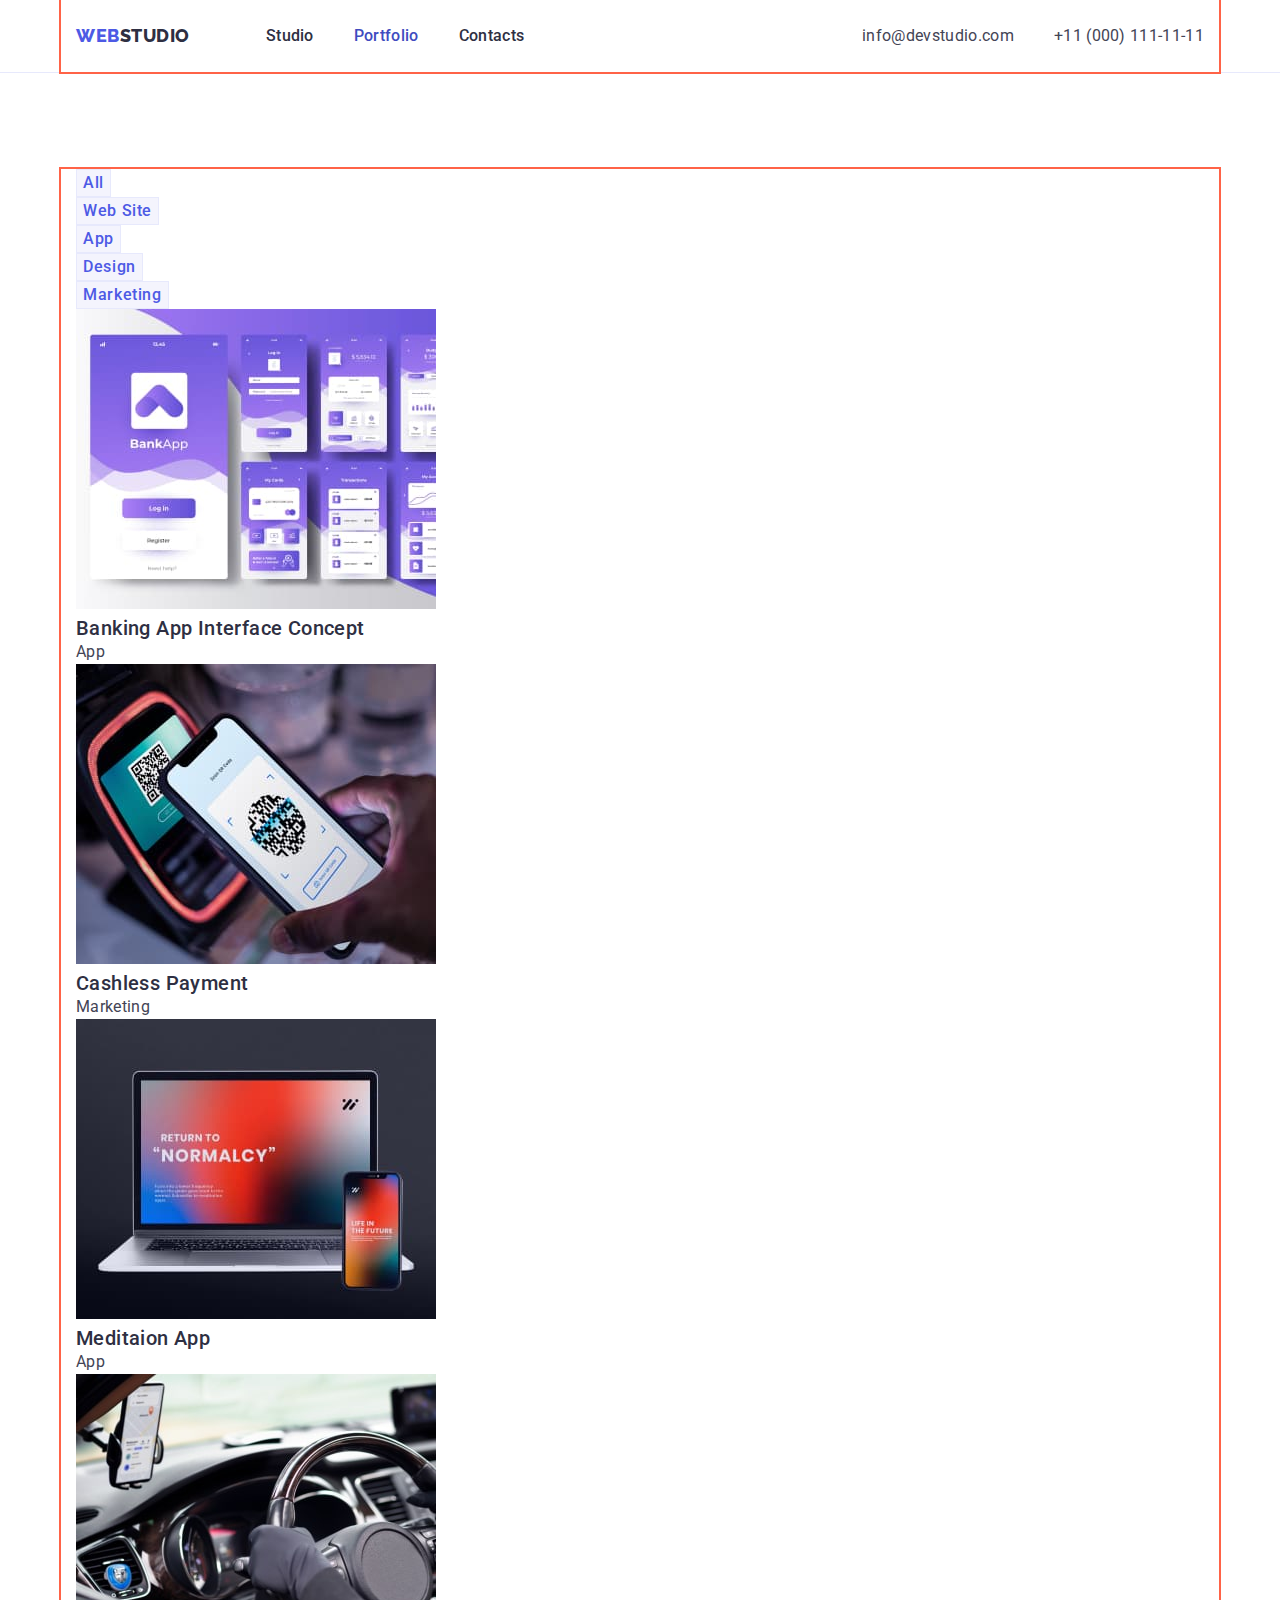
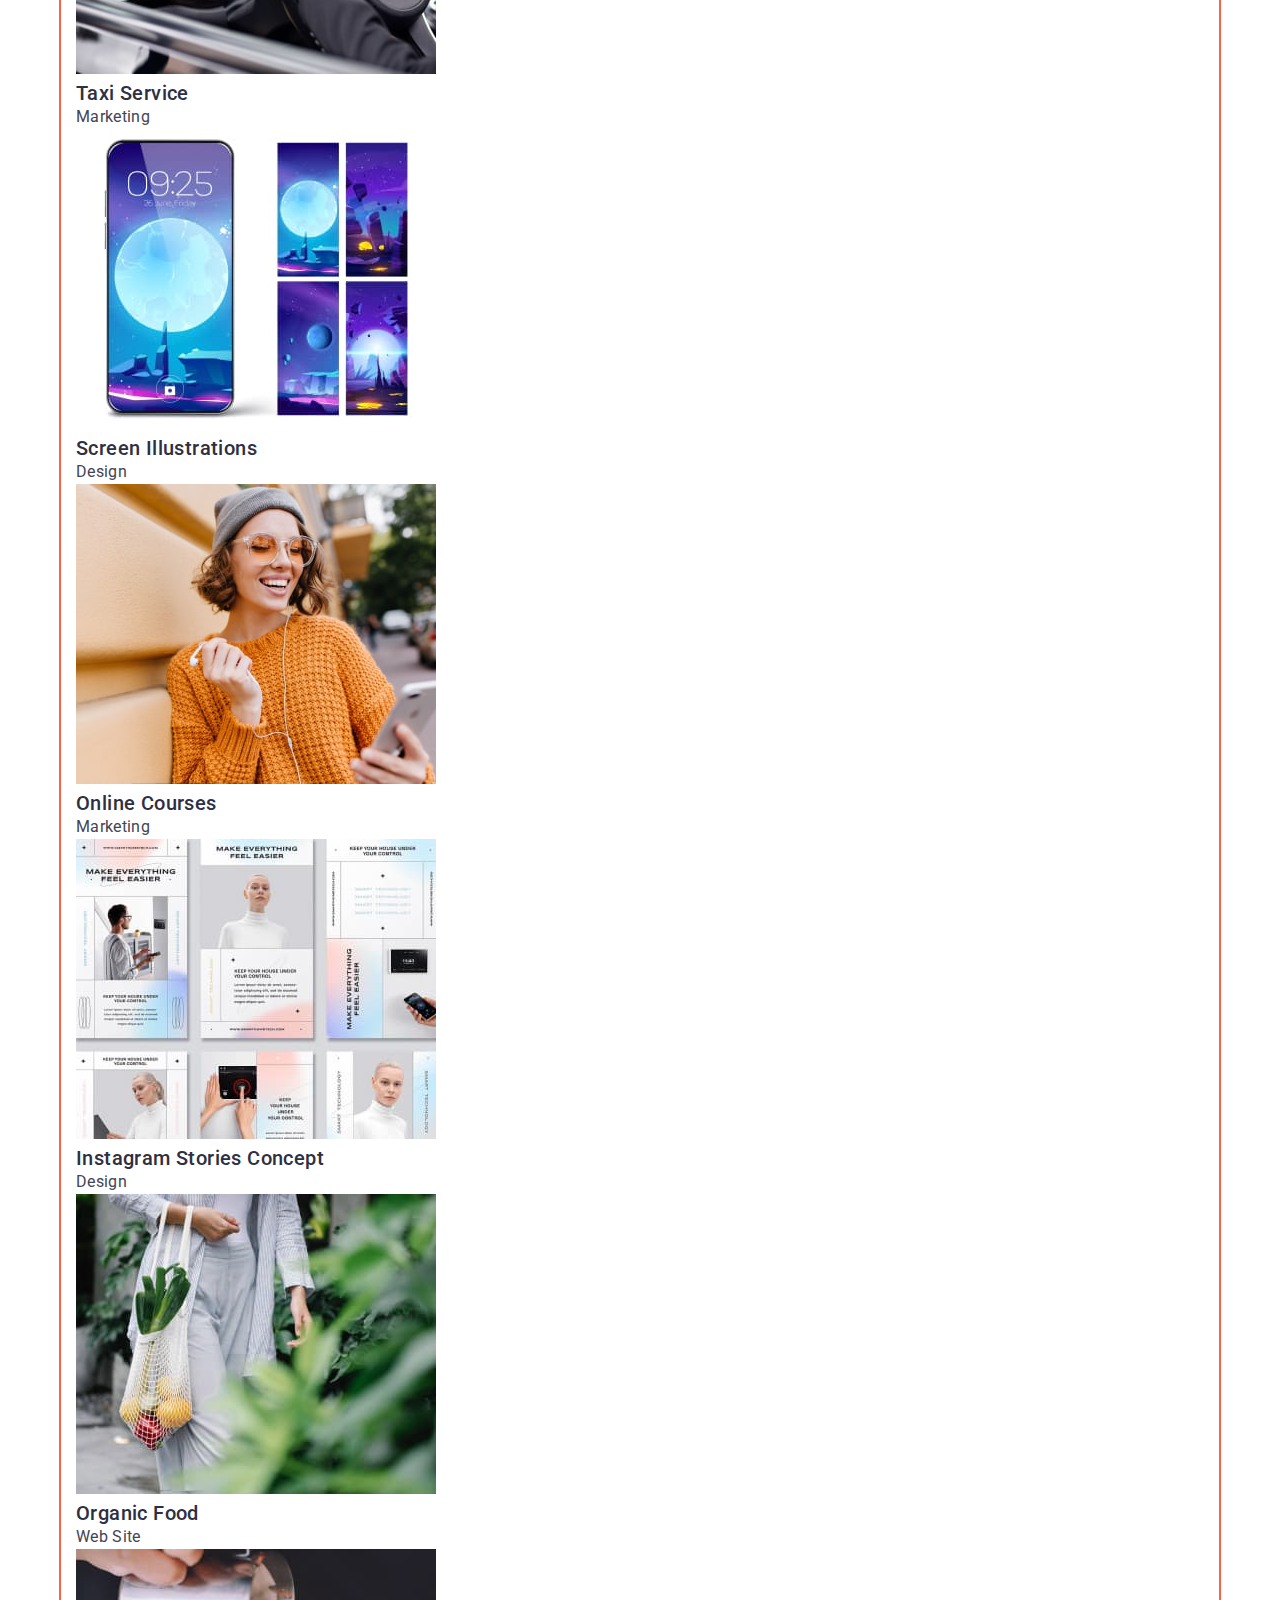
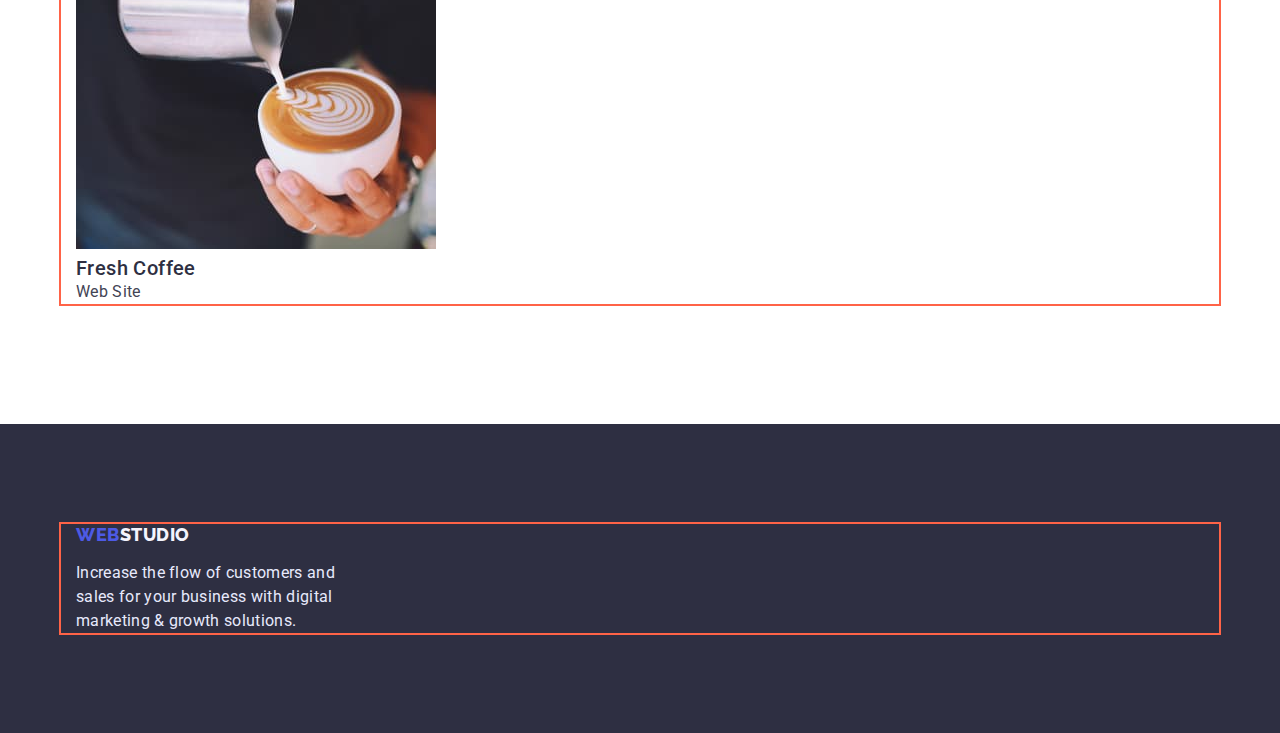
==== commit 558dc649: "added the class line to the heder" ====
--- a/portfolio.html
+++ b/portfolio.html
@@ -19,7 +19,7 @@
   </head>
   <body>
     <!-- the head of the page -->
-    <header>
+    <header class="line">
       <div class="container rows">
         <nav class="naw-row">
           <a class="logo underline" href="./index.html">
--- a/css/styles.css
+++ b/css/styles.css
@@ -77,7 +77,7 @@
 .naw-row {
   display: flex;
 }
-.rows {
+.line {
   border-bottom: 1px solid var(--accent-botton-color);
 }
 .logo {
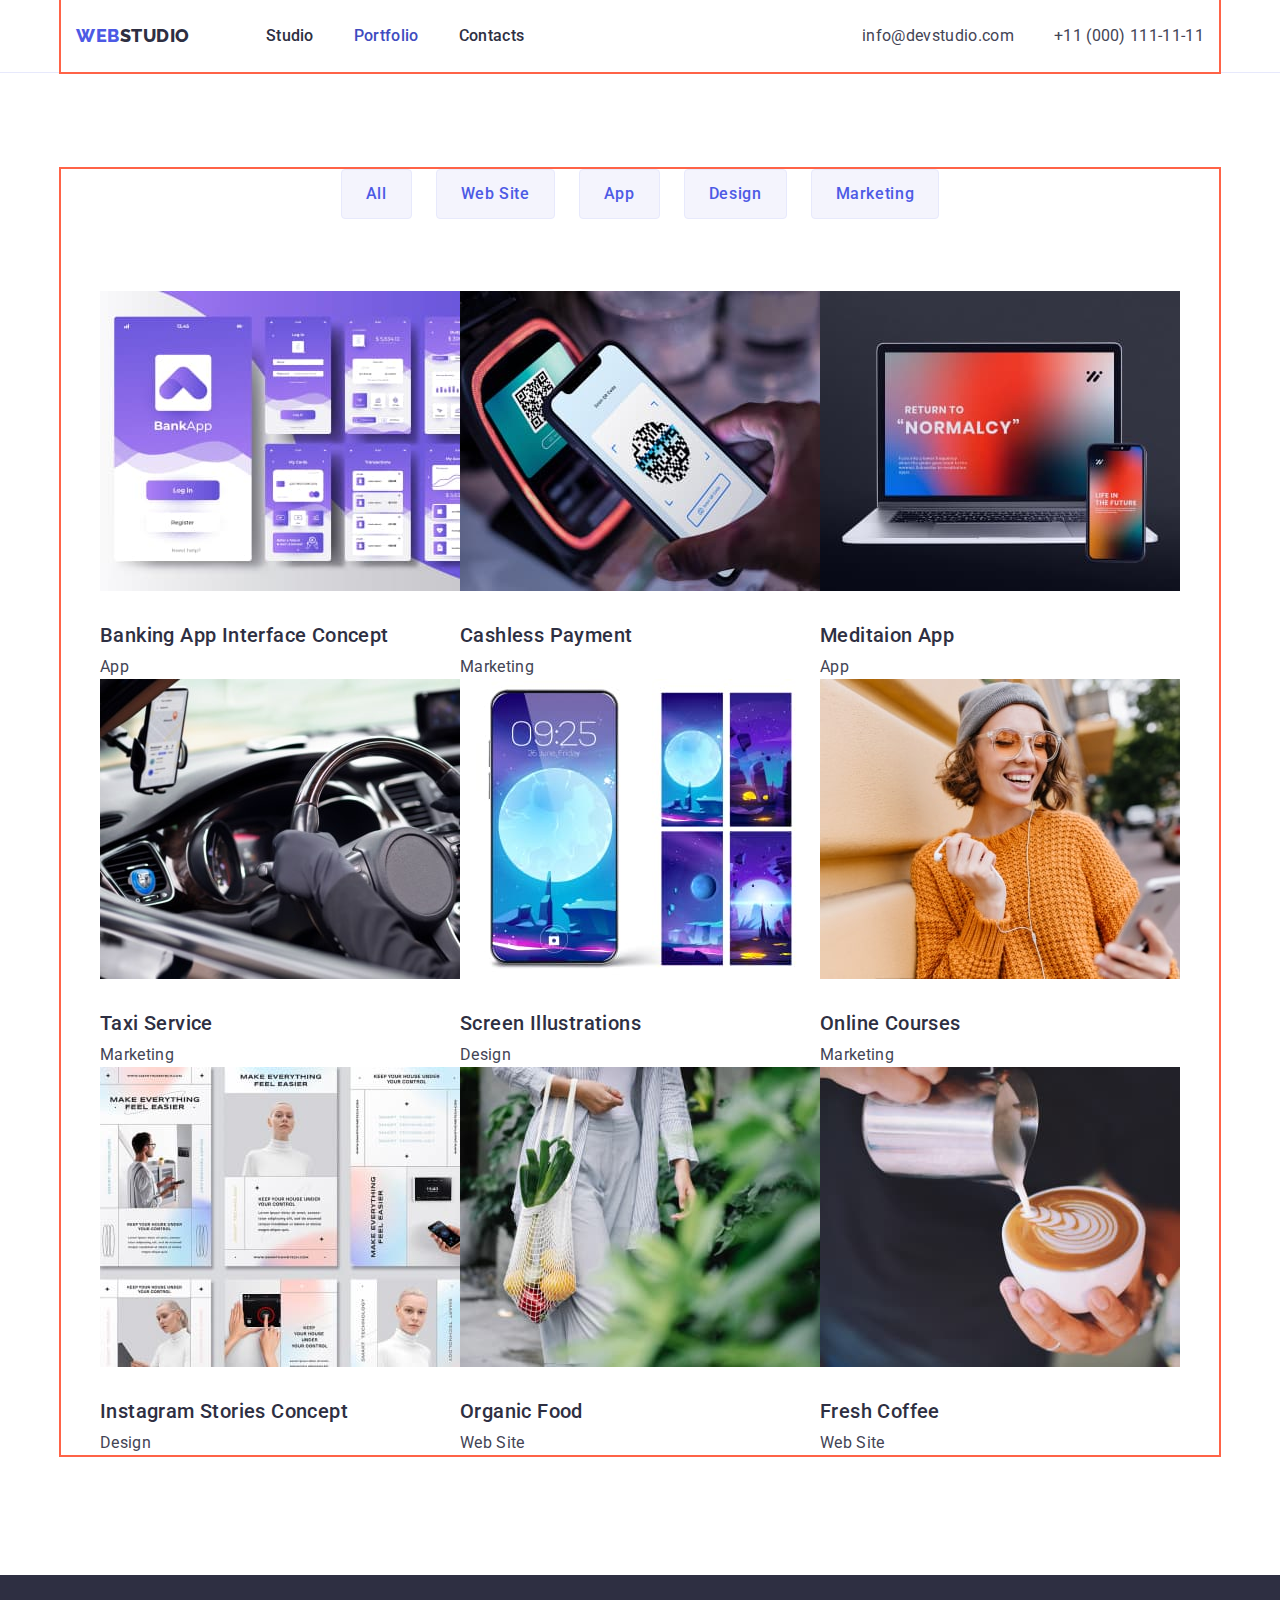
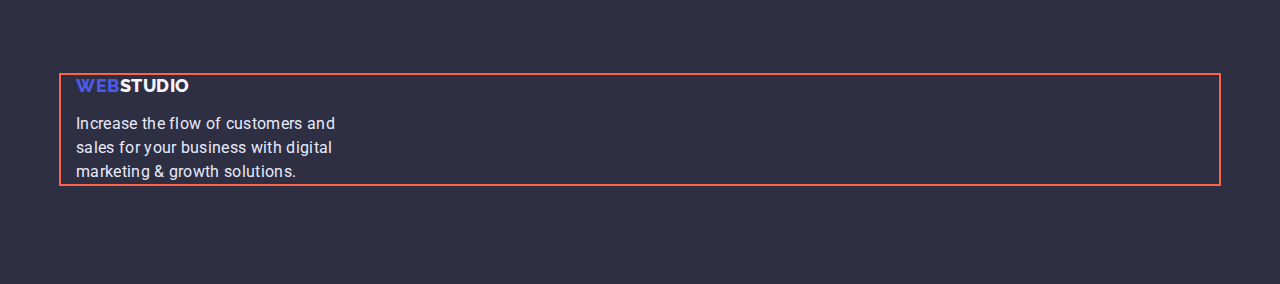
==== commit fbe9dadc: "given flex properties to buttons and pictures" ====
--- a/portfolio.html
+++ b/portfolio.html
@@ -59,16 +59,27 @@
         <div class="container">
           <h1 class="visually-hidden">Portfolio</h1>
           <ul class="list button-filtr">
-            <li><button type="button" class="filtr">All</button></li>
-            <li><button type="button" class="filtr">Web Site</button></li>
-            <li><button type="button" class="filtr">App</button></li>
-            <li><button type="button" class="filtr">Design</button></li>
-            <li><button type="button" class="filtr">Marketing</button></li>
+            <li class="item">
+              <button type="button" class="filtr">All</button>
+            </li>
+            <li class="item">
+              <button type="button" class="filtr">Web Site</button>
+            </li>
+            <li class="item">
+              <button type="button" class="filtr">App</button>
+            </li>
+            <li class="item">
+              <button type="button" class="filtr">Design</button>
+            </li>
+            <li class="item">
+              <button type="button" class="filtr">Marketing</button>
+            </li>
           </ul>
           <ul class="list projects">
             <li>
               <a class="underline" href=""
                 ><img
+                  class="pic"
                   src="./images/images-portfolio/img-card1.jpg"
                   alt="software"
                   width="360"
@@ -81,6 +92,7 @@
             <li>
               <a class="underline" href=""
                 ><img
+                  class="pic"
                   src="./images/images-portfolio/img-card2.jpg"
                   alt="payment by mobile phone"
                   width="360"
@@ -93,6 +105,7 @@
             <li>
               <a class="underline" href=""
                 ><img
+                  class="pic"
                   src="./images/images-portfolio/img-card3.jpg"
                   alt="laptop and mobile phone screens"
                   width="360"
@@ -105,6 +118,7 @@
             <li>
               <a class="underline" href=""
                 ><img
+                  class="pic"
                   src="./images/images-portfolio/img-card4.jpg"
                   alt="control devices of a taxi car"
                   width="360"
@@ -117,6 +131,7 @@
             <li>
               <a class="underline" href=""
                 ><img
+                  class="pic"
                   src="./images/images-portfolio/img-card5.jpg"
                   alt="wallpaper to mobile phone"
                   width="360"
@@ -129,6 +144,7 @@
             <li>
               <a class="underline" href=""
                 ><img
+                  class="pic"
                   src="./images/images-portfolio/img-card6.jpg"
                   alt="the girl is holding a mobile phone"
                   width="360"
@@ -141,6 +157,7 @@
             <li>
               <a class="underline" href=""
                 ><img
+                  class="pic"
                   src="./images/images-portfolio/img-card7.jpg"
                   alt="Instagram pages"
                   width="360"
@@ -153,6 +170,7 @@
             <li>
               <a class="underline" href=""
                 ><img
+                  class="pic"
                   src="./images/images-portfolio/img-card8.jpg"
                   alt="a woman is holding a bag of organik food"
                   width="360"
@@ -165,6 +183,7 @@
             <li>
               <a class="underline" href=""
                 ><img
+                  class="pic"
                   src="./images/images-portfolio/img-card9.jpg"
                   alt="cup of coffee in hand"
                   width="360"
--- a/css/styles.css
+++ b/css/styles.css
@@ -1,4 +1,4 @@
-/* --------------------------Utility--------------------------- */
+/* --------------Utility----------------- */
 :root {
   --page-background-color: #ffffff;
   --body-text-color: #434455;
@@ -72,7 +72,10 @@
   padding-top: 120px;
   padding-bottom: 120px;
 }
-/* ---------------- The head of the page--------------- */
+img {
+  display: block;
+}
+/* -------------The head of the page----------- */
 .rows,
 .naw-row {
   display: flex;
@@ -133,7 +136,7 @@
 .address {
   margin-left: auto;
 }
-/*------------------ Hero section-------------------------*/
+/*---------------Hero section--------------*/
 .hero {
   background-color: var(--title-section-color);
   text-align: center;
@@ -172,7 +175,7 @@
 .dark-bg {
   padding: 188px 0;
 }
-/*-------------------- Section advantages--------------------- */
+/*--------------Section advantages-------------- */
 .advantages {
   padding-top: 120px;
 }
@@ -188,7 +191,7 @@
 .string .item {
   width: 264px;
 }
-/*----------------------Section activities----Section our team------------------ */
+/*-------------Section activities----Section our team--------------- */
 .section-title {
   font-size: 36px;
   line-height: 1.11;
@@ -202,10 +205,7 @@
   display: flex;
   justify-content: space-between;
 }
-.item-image {
-  display: block;
-}
-/*----------------------------- Section our team ------------------------------------*/
+/*-------------Section our team -----------------*/
 .section-team {
   background-color: var(--light-mode-color);
 }
@@ -216,7 +216,6 @@
   border-radius: 0px 0px 4px 4px;
 }
 .card-img {
-  display: block;
   margin-bottom: 32px;
 }
 .section-team .title {
@@ -230,17 +229,19 @@
   text-align: center;
   justify-content: space-between;
 }
-/*----------------------------- Saction Portfolio ---------------------------------- */
+/*---------------Saction Portfolio ---------------- */
 .button-filtr .filtr {
+  padding: 12px 24px;
+
   font-family: inherit;
   font-weight: 500;
   font-size: 16px;
   line-height: 1.5;
-  display: flex;
   text-align: center;
   letter-spacing: 0.04em;
   color: var(--primary-brand-color);
   border: 1px solid var(--accent-botton-color);
+  border-radius: 4px;
   cursor: pointer;
   background-color: var(--light-mode-color);
 }
@@ -249,6 +250,8 @@
   color: var(--page-background-color);
   background-color: var(--pressed-state-color);
   border-color: transparent;
+  box-shadow: 0px 3px 1px rgba(0, 0, 0, 0.1), 0px 2px 1px rgba(0, 0, 0, 0.08),
+    0px 2px 2px rgba(0, 0, 0, 0.12);
 }
 .projects .text {
   color: var(--body-text-color);
@@ -257,7 +260,28 @@
   padding-top: 96px;
   padding-bottom: 120px;
 }
-/*--------------------------- Footer------------------------------ */
+
+.button-filtr {
+  display: flex;
+  margin-bottom: 72px;
+  justify-content: center;
+}
+.button-filtr .item:not(:last-child) {
+  margin-right: 24px;
+}
+
+.projects .title {
+  margin-bottom: 8px;
+}
+.projects .pic {
+  margin-bottom: 32px;
+}
+.projects {
+  display: flex;
+  flex-wrap: wrap;
+  justify-content: center;
+}
+/*-----------------Footer---------------- */
 .footer {
   padding-top: 100px;
   padding-bottom: 100px;
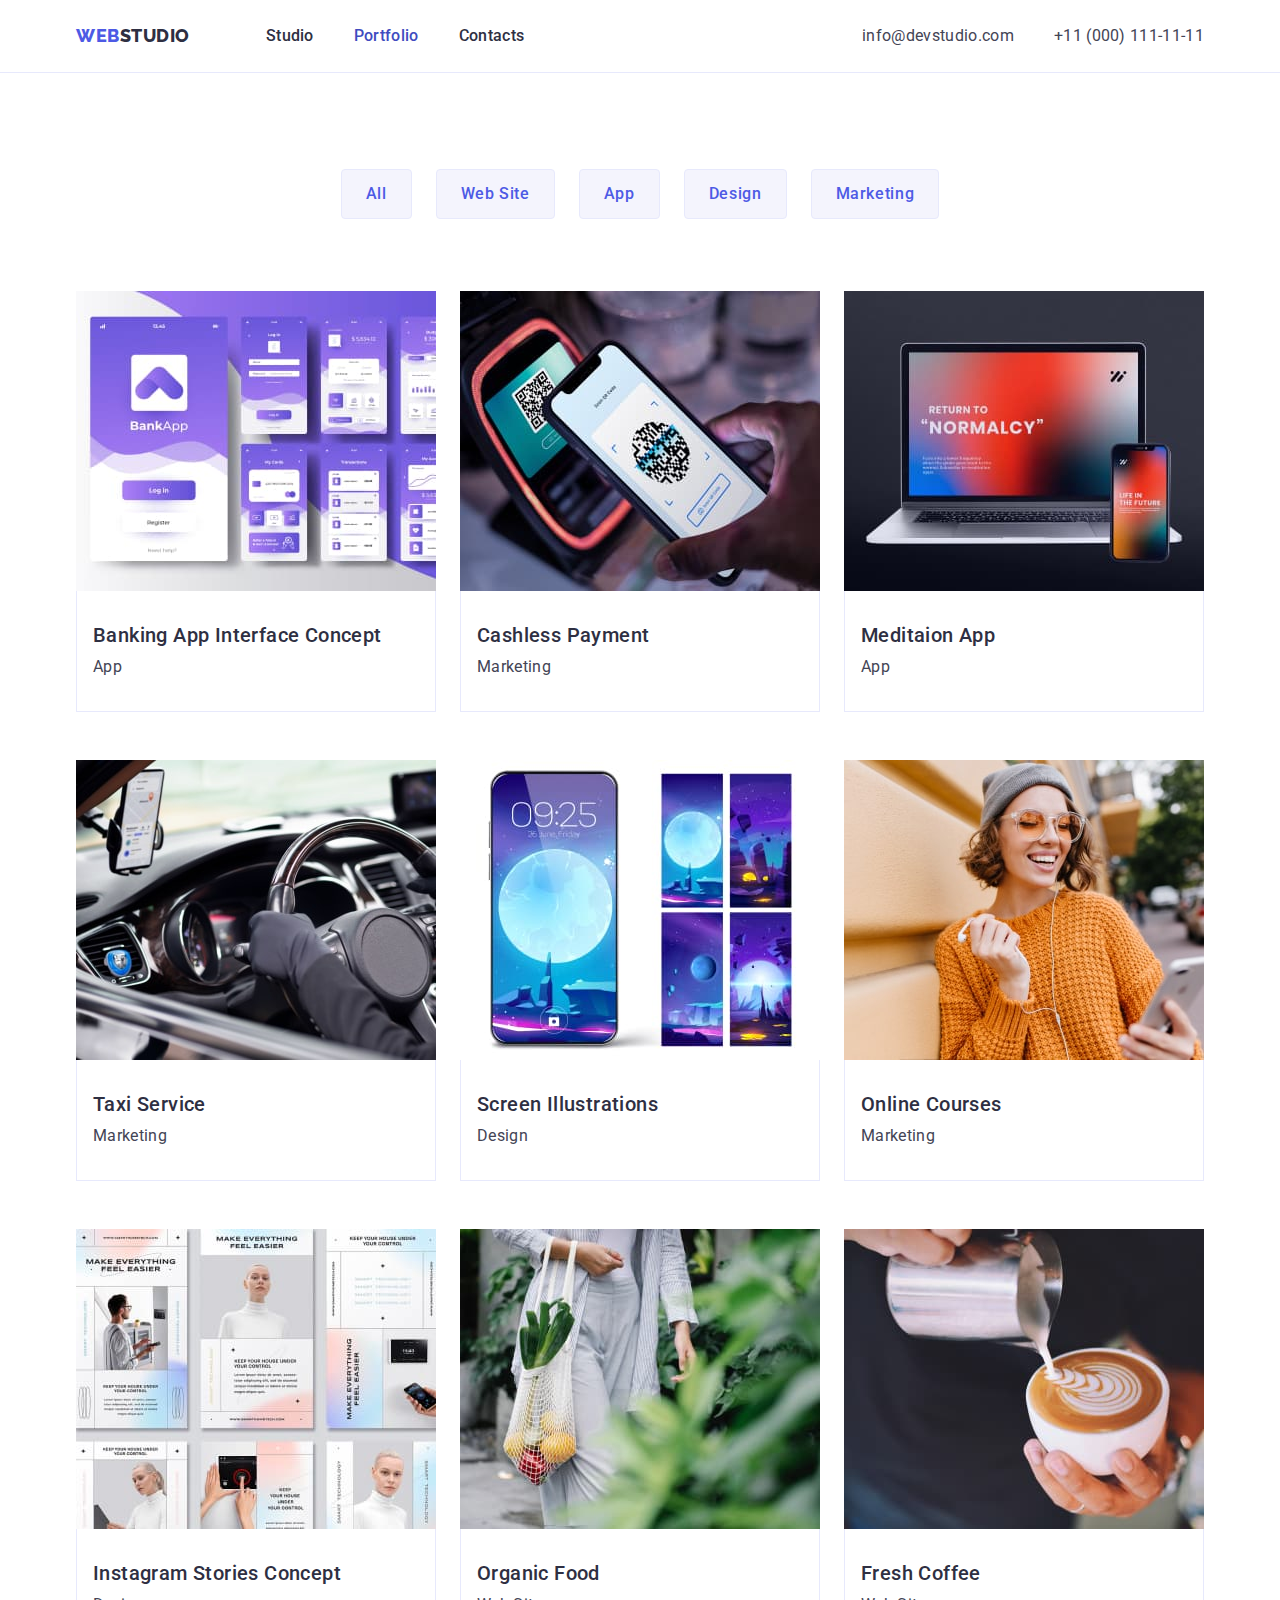
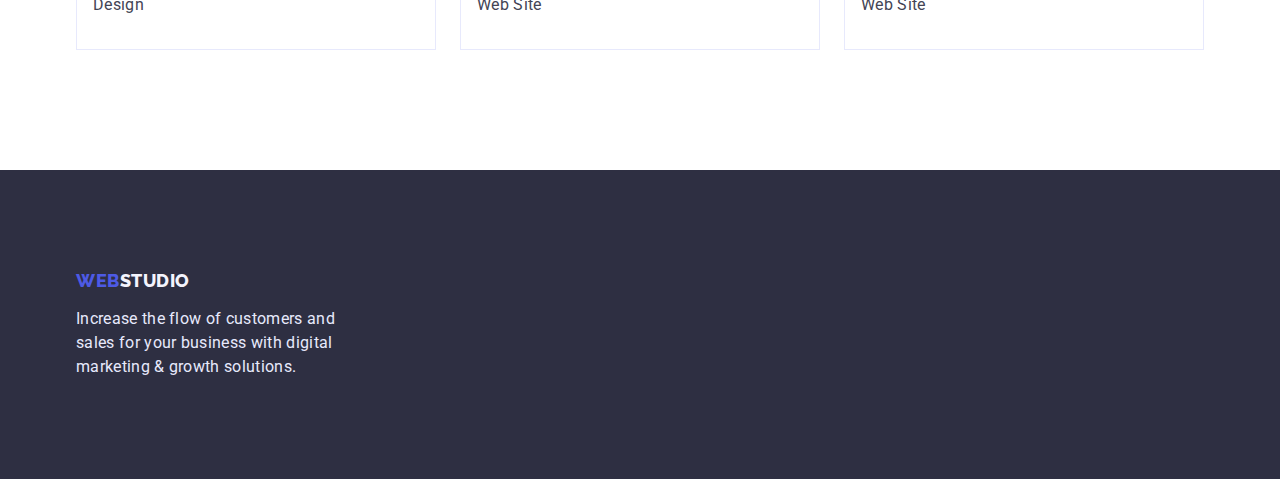
==== commit a3665b9d: "added the properties to the cards description" ====
--- a/portfolio.html
+++ b/portfolio.html
@@ -76,7 +76,7 @@
             </li>
           </ul>
           <ul class="list projects">
-            <li>
+            <li class="card">
               <a class="underline" href=""
                 ><img
                   class="pic"
@@ -85,11 +85,13 @@
                   width="360"
                   height="300"
                 />
-                <h2 class="title">Banking App Interface Concept</h2>
-                <p class="text">App</p>
-              </a>
-            </li>
-            <li>
+                <div class="description">
+                  <h2 class="title">Banking App Interface Concept</h2>
+                  <p class="text">App</p>
+                </div>
+              </a>
+            </li>
+            <li class="card">
               <a class="underline" href=""
                 ><img
                   class="pic"
@@ -98,11 +100,13 @@
                   width="360"
                   height="300"
                 />
-                <h2 class="title">Cashless Payment</h2>
-                <p class="text">Marketing</p>
-              </a>
-            </li>
-            <li>
+                <div class="description">
+                  <h2 class="title">Cashless Payment</h2>
+                  <p class="text">Marketing</p>
+                </div>
+              </a>
+            </li>
+            <li class="card">
               <a class="underline" href=""
                 ><img
                   class="pic"
@@ -111,11 +115,13 @@
                   width="360"
                   height="300"
                 />
-                <h2 class="title">Meditaion App</h2>
-                <p class="text">App</p>
-              </a>
-            </li>
-            <li>
+                <div class="description">
+                  <h2 class="title">Meditaion App</h2>
+                  <p class="text">App</p>
+                </div>
+              </a>
+            </li>
+            <li class="card">
               <a class="underline" href=""
                 ><img
                   class="pic"
@@ -124,11 +130,13 @@
                   width="360"
                   height="300"
                 />
-                <h2 class="title">Taxi Service</h2>
-                <p class="text">Marketing</p>
-              </a>
-            </li>
-            <li>
+                <div class="description">
+                  <h2 class="title">Taxi Service</h2>
+                  <p class="text">Marketing</p>
+                </div>
+              </a>
+            </li>
+            <li class="card">
               <a class="underline" href=""
                 ><img
                   class="pic"
@@ -137,11 +145,13 @@
                   width="360"
                   height="300"
                 />
-                <h2 class="title">Screen Illustrations</h2>
-                <p class="text">Design</p>
-              </a>
-            </li>
-            <li>
+                <div class="description">
+                  <h2 class="title">Screen Illustrations</h2>
+                  <p class="text">Design</p>
+                </div>
+              </a>
+            </li>
+            <li class="card">
               <a class="underline" href=""
                 ><img
                   class="pic"
@@ -150,11 +160,13 @@
                   width="360"
                   height="300"
                 />
-                <h2 class="title">Online Courses</h2>
-                <p class="text">Marketing</p>
-              </a>
-            </li>
-            <li>
+                <div class="description">
+                  <h2 class="title">Online Courses</h2>
+                  <p class="text">Marketing</p>
+                </div>
+              </a>
+            </li>
+            <li class="card">
               <a class="underline" href=""
                 ><img
                   class="pic"
@@ -163,11 +175,13 @@
                   width="360"
                   height="300"
                 />
-                <h2 class="title">Instagram Stories Concept</h2>
-                <p class="text">Design</p>
-              </a>
-            </li>
-            <li>
+                <div class="description">
+                  <h2 class="title">Instagram Stories Concept</h2>
+                  <p class="text">Design</p>
+                </div>
+              </a>
+            </li>
+            <li class="card">
               <a class="underline" href=""
                 ><img
                   class="pic"
@@ -176,11 +190,13 @@
                   width="360"
                   height="300"
                 />
-                <h2 class="title">Organic Food</h2>
-                <p class="text">Web Site</p>
-              </a>
-            </li>
-            <li>
+                <div class="description">
+                  <h2 class="title">Organic Food</h2>
+                  <p class="text">Web Site</p>
+                </div>
+              </a>
+            </li>
+            <li class="card">
               <a class="underline" href=""
                 ><img
                   class="pic"
@@ -189,8 +205,10 @@
                   width="360"
                   height="300"
                 />
-                <h2 class="title">Fresh Coffee</h2>
-                <p class="text">Web Site</p>
+                <div class="description">
+                  <h2 class="title">Fresh Coffee</h2>
+                  <p class="text">Web Site</p>
+                </div>
               </a>
             </li>
           </ul>
--- a/css/styles.css
+++ b/css/styles.css
@@ -15,7 +15,7 @@
   margin-right: auto;
   margin-left: auto;
 
-  outline: 2px solid tomato;
+  /* outline: 2px solid tomato; */
 }
 
 h1,
@@ -167,6 +167,7 @@
   border: none;
   cursor: pointer;
   border-radius: 4px;
+  box-shadow: 0px 4px 4px rgba(0, 0, 0, 0.15);
 }
 .button-hero:hover,
 .button-hero:focus {
@@ -273,14 +274,28 @@
 .projects .title {
   margin-bottom: 8px;
 }
-.projects .pic {
-  margin-bottom: 32px;
-}
 .projects {
   display: flex;
   flex-wrap: wrap;
-  justify-content: center;
-}
+  /* justify-content: center; */
+}
+.projects .card {
+  margin-right: 24px;
+  margin-bottom: 48px;
+}
+.projects .card:nth-child(3n) {
+  margin-right: 0;
+}
+.projects .card:nth-last-child(-n + 3) {
+  margin-bottom: 0;
+}
+.description {
+  padding: 32px 16px;
+
+  border: 1px solid var(--accent-botton-color);
+  border-top: transparent;
+}
+
 /*-----------------Footer---------------- */
 .footer {
   padding-top: 100px;
